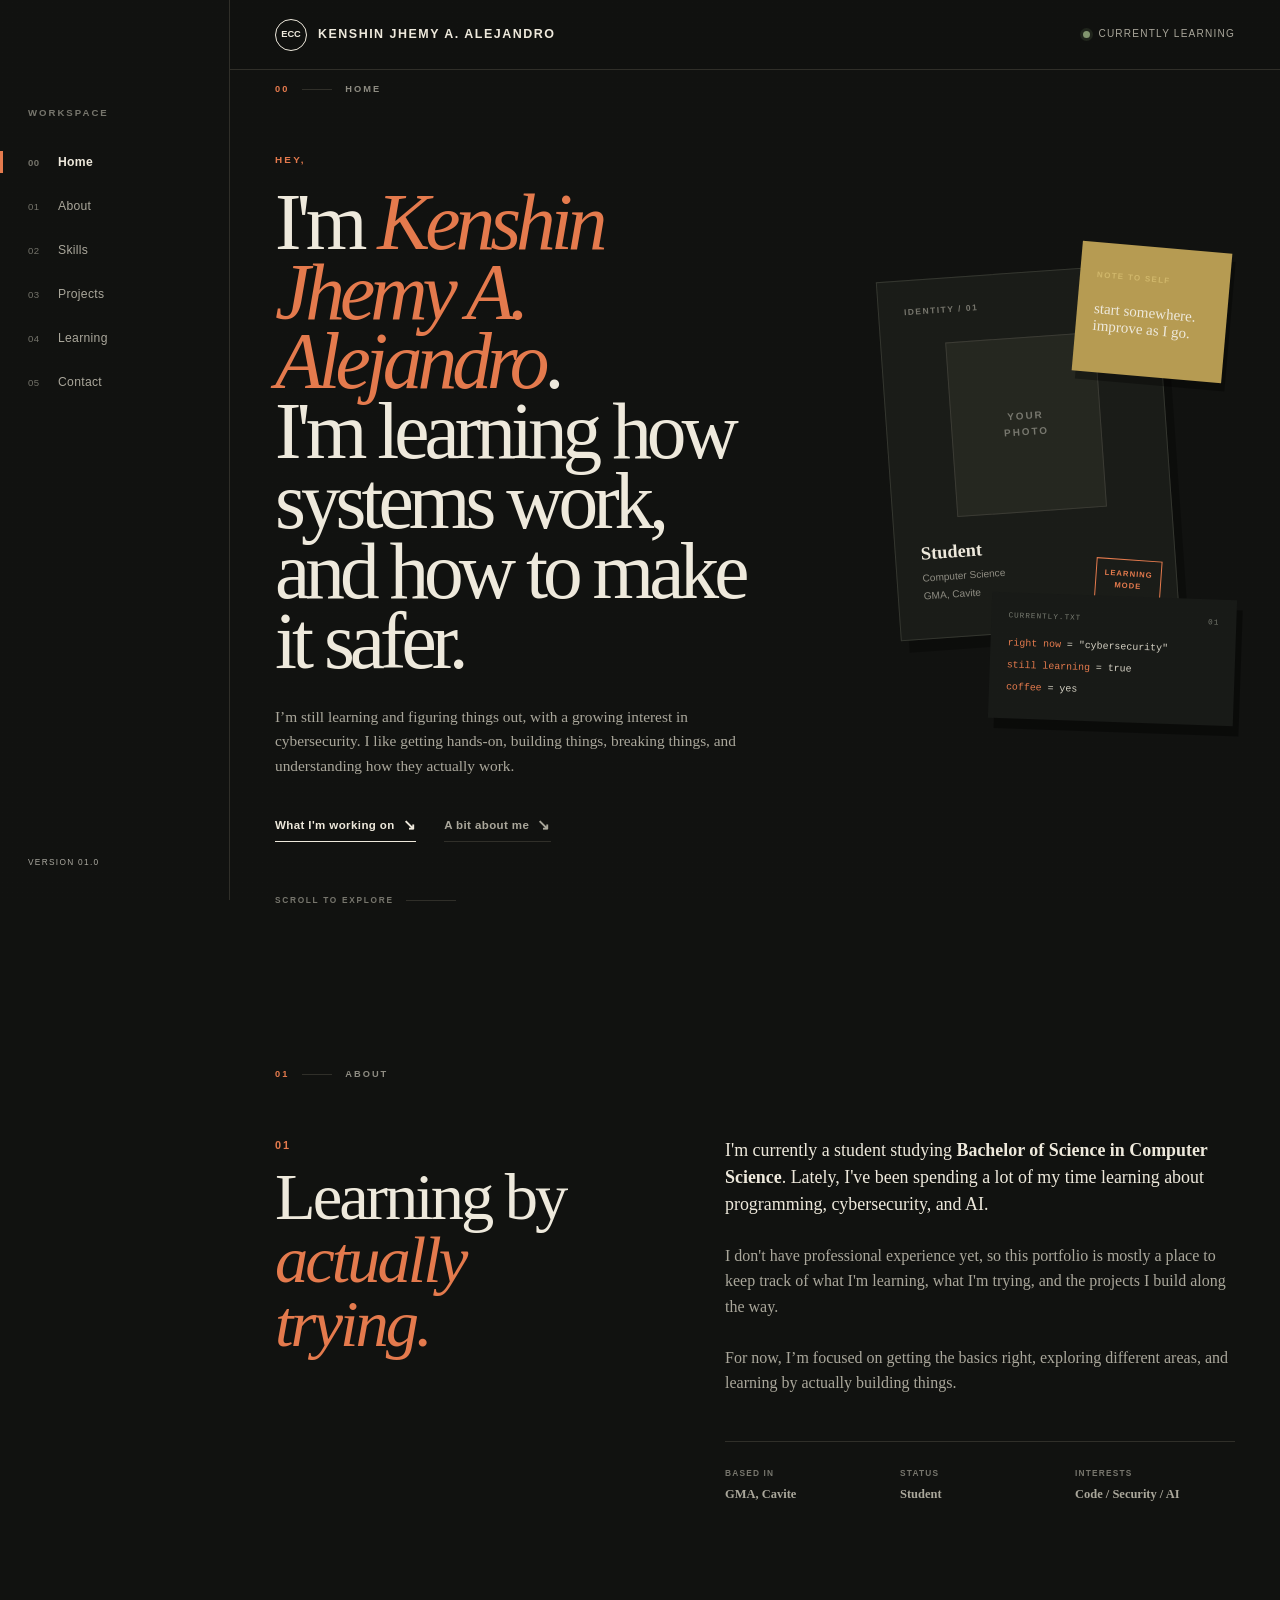
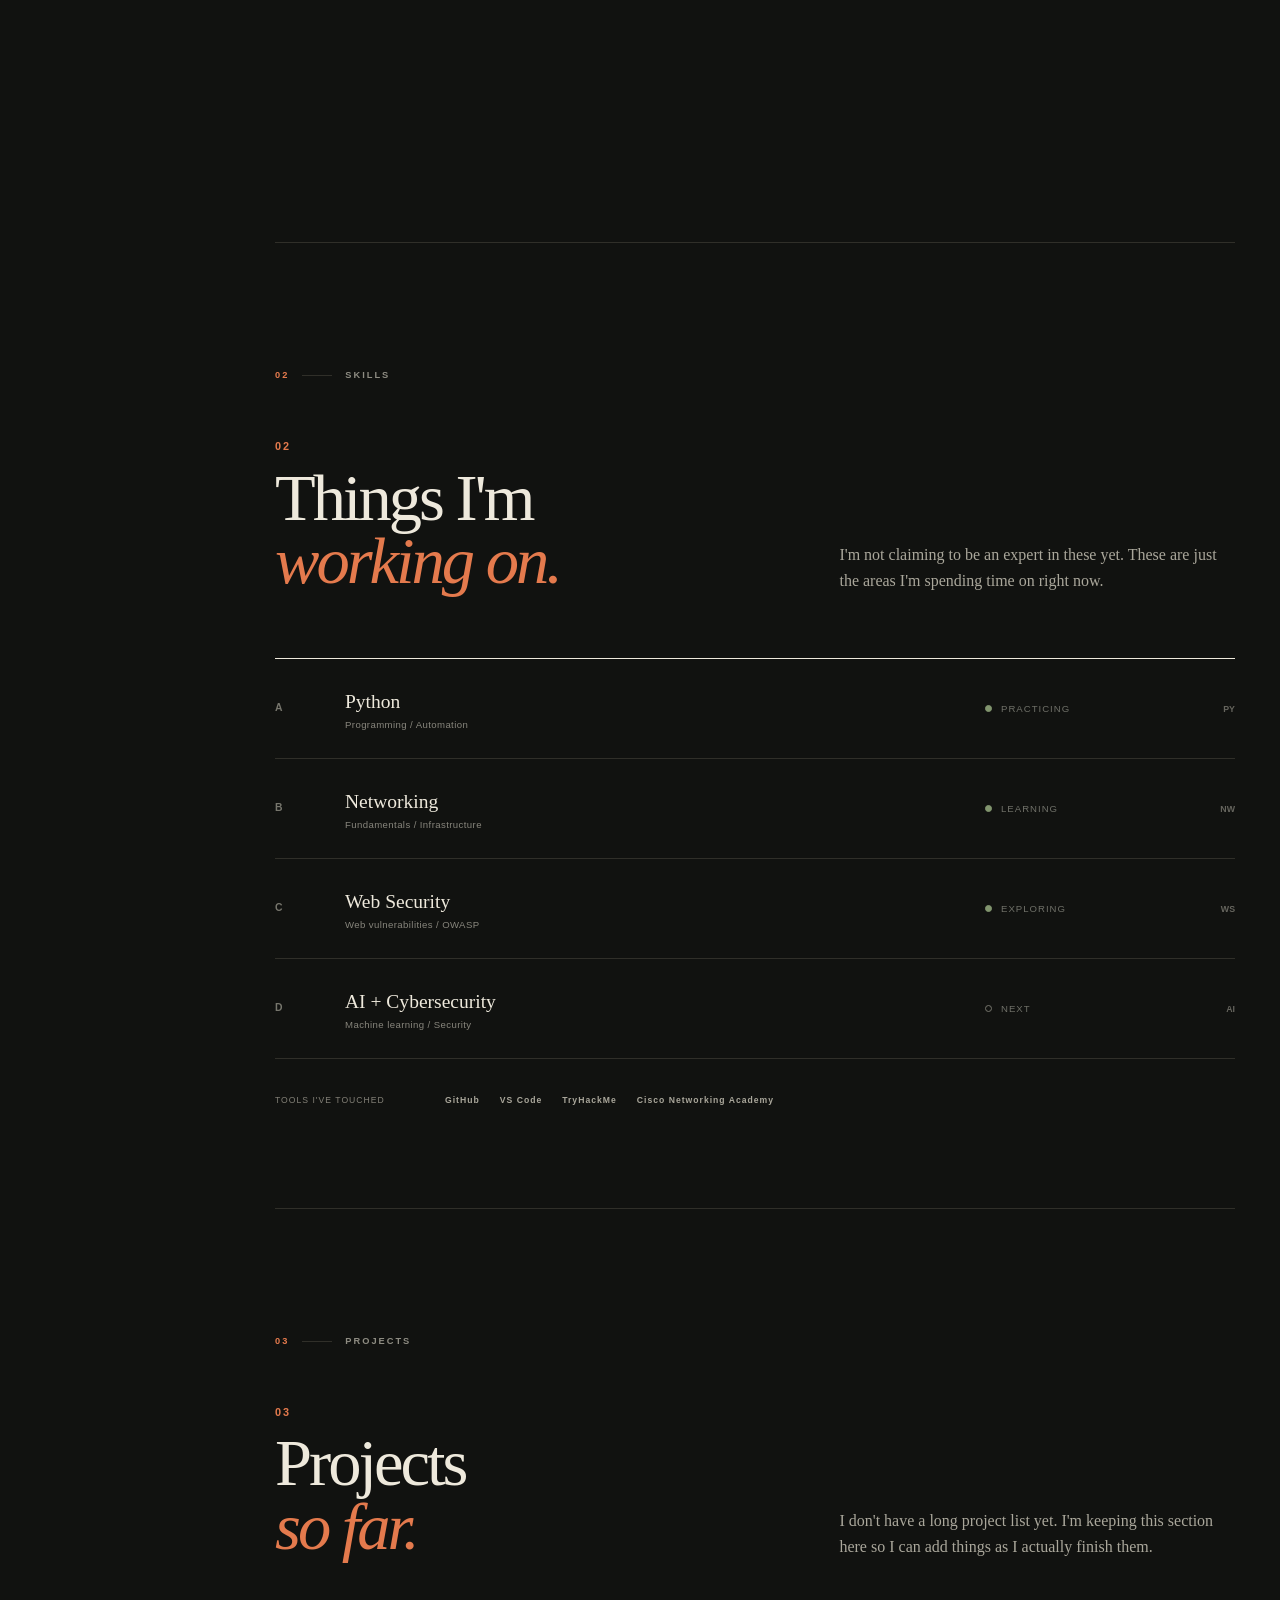
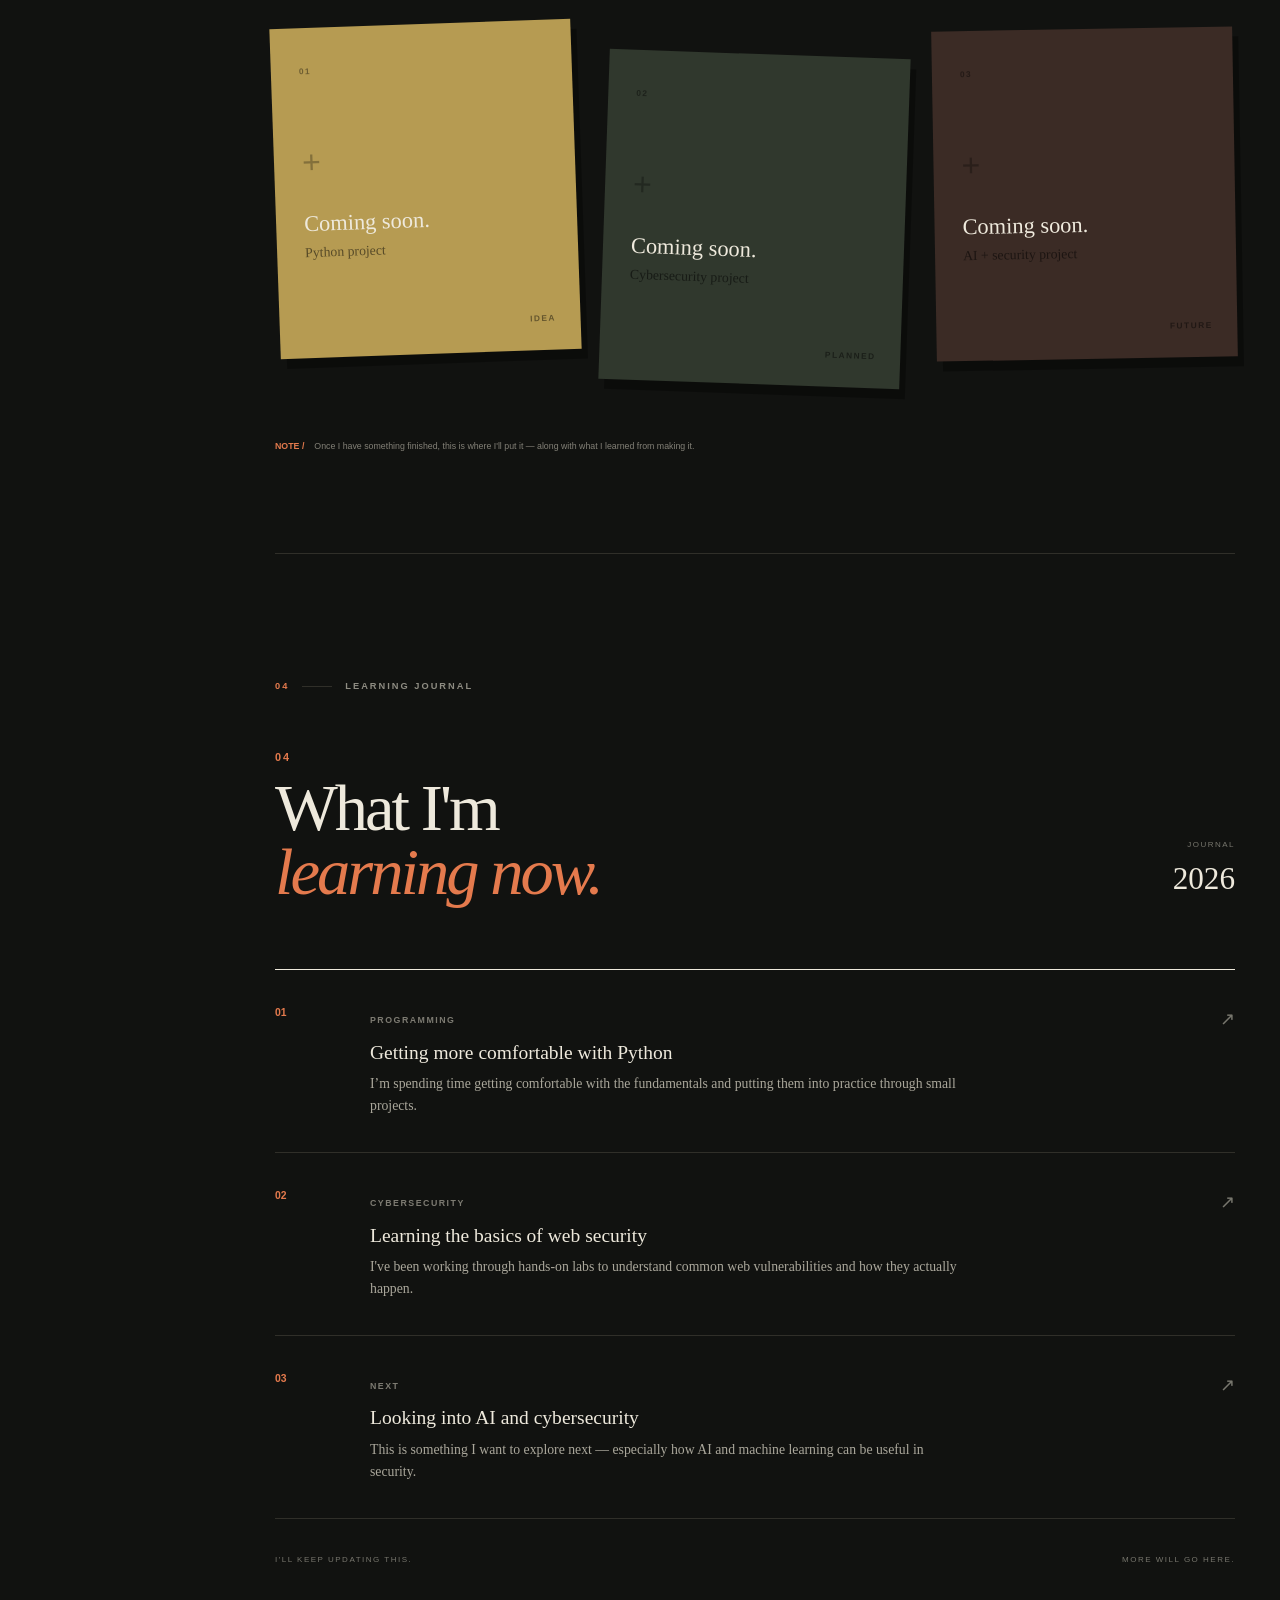
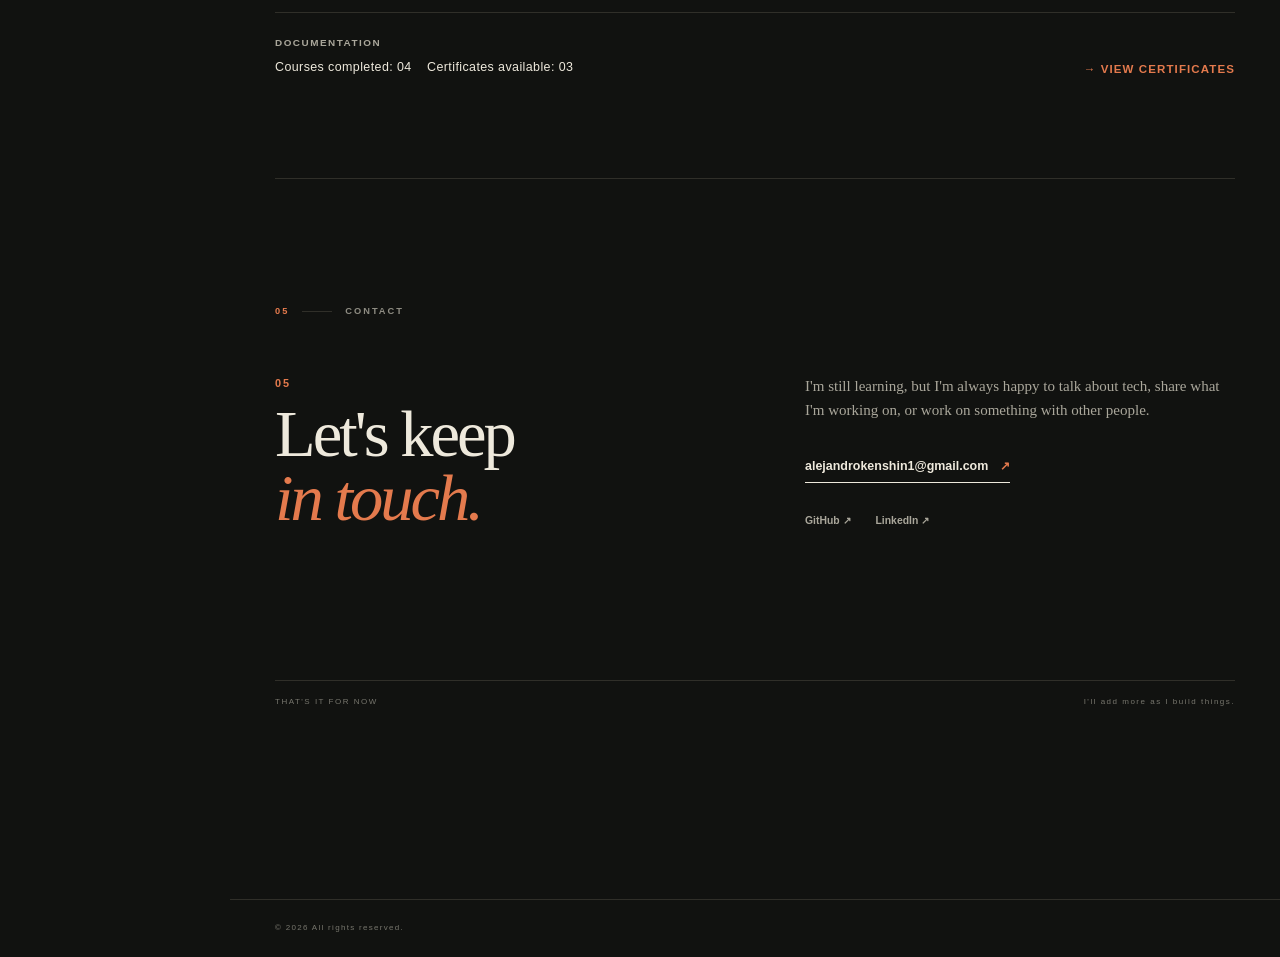
==== index.html @ 73a68ad3 "Update index.html" ====
<!DOCTYPE html>
<html lang="en">
<head>
    <meta charset="UTF-8">
    <meta name="viewport" content="width=device-width, initial-scale=1.0">
    <meta name="description" content="Student Portfolio">
    <title>~/workspace</title>
    <link rel="stylesheet" href="style.css">
</head>
<body>
    <div class="cursor-glow" aria-hidden="true"></div>

    <!-- TOP BAR -->
    <header class="topbar">
        <a href="#home" class="brand">
            <span class="brand-mark">ECC</span>
            <span>Kenshin Jhemy A. Alejandro</span>
        </a>

        <div class="status">
            <span class="status-dot"></span>
            <span>currently learning</span>
        </div>

        <button class="menu-btn" aria-label="Open navigation" aria-expanded="false">
            <span></span><span></span>
        </button>
    </header>

    <!-- DESKTOP SIDE NAV -->
    <aside class="sidebar">
        <p class="sidebar-label">WORKSPACE</p>

        <nav>
            <a href="#home" class="nav-item active">
                <span>00</span> Home
            </a>
            <a href="#about" class="nav-item">
                <span>01</span> About
            </a>
            <a href="#skills" class="nav-item">
                <span>02</span> Skills
            </a>
            <a href="#projects" class="nav-item">
                <span>03</span> Projects
            </a>
            <a href="#learning" class="nav-item">
                <span>04</span> Learning
            </a>
            <a href="#contact" class="nav-item">
                <span>05</span> Contact
            </a>
        </nav>

        <div class="sidebar-bottom">
            <p>VERSION 01.0</p>
        </div>
    </aside>

    <!-- MOBILE NAV -->
    <div class="mobile-menu">
        <nav>
            <a href="#home">00 — Home</a>
            <a href="#about">01 — About</a>
            <a href="#skills">02 — Skills</a>
            <a href="#projects">03 — Projects</a>
            <a href="#learning">04 — Learning</a>
            <a href="#contact">05 — Contact</a>
        </nav>
    </div>

    <main>

        <!-- HOME -->
        <section id="home" class="workspace-section hero">
            <div class="section-meta">
                <span>00</span>
                <span>HOME</span>
            </div>

            <div class="hero-grid">
                <div class="hero-copy">
                    <p class="tiny-label">HEY,</p>

                    <h1>
                        I'm <em>Kenshin Jhemy A. Alejandro</em>.<br>
                        I'm learning how systems work,<br>
                        and how to make it safer.
                    </h1>

                    <p class="hero-description">
                        I’m still learning and figuring things out, with a growing interest in cybersecurity. I like getting hands-on, building things, breaking things, and understanding how they actually work.

                    <div class="hero-links">
                        <a href="#projects" class="text-link">What I'm working on <span>↘</span></a>
                        <a href="#about" class="text-link muted-link">A bit about me <span>↘</span></a>
                    </div>
                </div>

                <div class="desk">
                    <div class="paper-card identity-card">
                        <span class="paper-label">IDENTITY / 01</span>
                        <div class="avatar">
                            <span>YOUR<br>PHOTO</span>
                        </div>
                        <div class="identity-info">
                            <strong>Student</strong>
                            <span>Computer Science</span>
                            <span>GMA, Cavite</span>
                        </div>
                        <div class="stamp">LEARNING<br>MODE</div>
                    </div>

                    <div class="sticky-note">
                        <span>note to self</span>
                        <p>start somewhere.<br>improve as I go.</p>
                    </div>

                    <div class="mini-terminal">
                        <div class="terminal-head">
                            <span>CURRENTLY.TXT</span>
                            <span>01</span>
                        </div>
                        <p><b>right now</b> = "cybersecurity"</p>
                        <p><b>still learning</b> = true</p>
                        <p><b>coffee</b> = yes</p>
                    </div>
                </div>
            </div>

            <div class="scroll-hint">
                <span>SCROLL TO EXPLORE</span>
                <i></i>
            </div>
        </section>

        <!-- ABOUT -->
        <section id="about" class="workspace-section">
            <div class="section-meta">
                <span>01</span>
                <span>ABOUT</span>
            </div>

            <div class="content-grid">
                <div>
                    <p class="display-number">01</p>
                    <h2>Learning by<br><em>actually trying.</em></h2>
                </div>

                <div class="prose">
                    <p class="lead">
                        I'm currently a student studying <strong>Bachelor of Science in Computer Science</strong>. Lately, I've been spending a lot of my time learning about programming, cybersecurity, and AI.
                    </p>

                    <p>
                        I don't have professional experience yet, so this portfolio is mostly a place to keep track of what I'm learning, what I'm trying, and the projects I build along the way.
                    </p>

                    <p>
                        For now, I’m focused on getting the basics right, exploring different areas, and learning by actually building things.
                    </p>

                    <div class="about-details">
                        <div>
                            <span>BASED IN</span>
                            <strong>GMA, Cavite</strong>
                        </div>
                        <div>
                            <span>STATUS</span>
                            <strong>Student</strong>
                        </div>
                        <div>
                            <span>INTERESTS</span>
                            <strong>Code / Security / AI</strong>
                        </div>
                    </div>
                </div>
            </div>
        </section>

        <!-- SKILLS -->
        <section id="skills" class="workspace-section ruled-section">
            <div class="section-meta">
                <span>02</span>
                <span>SKILLS</span>
            </div>

            <div class="skills-intro">
                <div>
                    <p class="display-number">02</p>
                    <h2>Things I'm<br><em>working on.</em></h2>
                </div>
                <p>
                    I'm not claiming to be an expert in these yet. These are just the areas I'm spending time on right now.
                </p>
            </div>

            <div class="skill-list">

                <article class="skill-row">
                    <div class="skill-index">A</div>
                    <div class="skill-name">
                        <h3>Python</h3>
                        <p>Programming / Automation</p>
                    </div>
                    <div class="skill-stage">
                        <span class="stage-dot active"></span>
                        <span>Practicing</span>
                    </div>
                    <div class="skill-symbol">PY</div>
                </article>

                <article class="skill-row">
                    <div class="skill-index">B</div>
                    <div class="skill-name">
                        <h3>Networking</h3>
                        <p>Fundamentals / Infrastructure</p>
                    </div>
                    <div class="skill-stage">
                        <span class="stage-dot active"></span>
                        <span>Learning</span>
                    </div>
                    <div class="skill-symbol">NW</div>
                </article>

                <article class="skill-row">
                    <div class="skill-index">C</div>
                    <div class="skill-name">
                        <h3>Web Security</h3>
                        <p>Web vulnerabilities / OWASP</p>
                    </div>
                    <div class="skill-stage">
                        <span class="stage-dot active"></span>
                        <span>Exploring</span>
                    </div>
                    <div class="skill-symbol">WS</div>
                </article>

                <article class="skill-row">
                    <div class="skill-index">D</div>
                    <div class="skill-name">
                        <h3>AI + Cybersecurity</h3>
                        <p>Machine learning / Security</p>
                    </div>
                    <div class="skill-stage">
                        <span class="stage-dot"></span>
                        <span>Next</span>
                    </div>
                    <div class="skill-symbol">AI</div>
                </article>

            </div>

            <div class="tool-strip">
                <span>TOOLS I'VE TOUCHED</span>
                <div>
                    <b>GitHub</b>
                    <b>VS Code</b>
                    <b>TryHackMe</b>
                    <b>Cisco Networking Academy</b>
                </div>
            </div>
        </section>

        <!-- PROJECTS -->
        <section id="projects" class="workspace-section">
            <div class="section-meta">
                <span>03</span>
                <span>PROJECTS</span>
            </div>

            <div class="project-header">
                <div>
                    <p class="display-number">03</p>
                    <h2>Projects<br><em>so far.</em></h2>
                </div>
                <p>
                    I don't have a long project list yet. I'm keeping this section here so I can add things as I actually finish them.
                </p>
            </div>

            <div class="project-board">
                <article class="project-note empty">
                    <span class="note-number">01</span>
                    <div class="plus">+</div>
                    <h3>Coming soon.</h3>
                    <p>Python project</p>
                    <span class="note-status">IDEA</span>
                </article>

                <article class="project-note empty second">
                    <span class="note-number">02</span>
                    <div class="plus">+</div>
                    <h3>Coming soon.</h3>
                    <p>Cybersecurity project</p>
                    <span class="note-status">PLANNED</span>
                </article>

                <article class="project-note empty third">
                    <span class="note-number">03</span>
                    <div class="plus">+</div>
                    <h3>Coming soon.</h3>
                    <p>AI + security project</p>
                    <span class="note-status">FUTURE</span>
                </article>
            </div>

            <div class="project-footnote">
                <span>NOTE / </span>
                <p>Once I have something finished, this is where I'll put it — along with what I learned from making it.</p>
            </div>
        </section>

        <!-- LEARNING -->
        <section id="learning" class="workspace-section ruled-section">
            <div class="section-meta">
                <span>04</span>
                <span>LEARNING JOURNAL</span>
            </div>

            <div class="journal-heading">
                <div>
                    <p class="display-number">04</p>
                    <h2>What I'm<br><em>learning now.</em></h2>
                </div>
                <div class="date-note">
                    <span>JOURNAL</span>
                    <strong>2026</strong>
                </div>
            </div>

            <div class="journal">
                <article class="journal-entry">
                    <time>01</time>
                    <div>
                        <span class="entry-category">PROGRAMMING</span>
                        <h3>Getting more comfortable with Python</h3>
                        <p>
                            I’m spending time getting comfortable with the fundamentals and putting them into practice through small projects.
                        </p>
                    </div>
                    <span class="entry-arrow">↗</span>
                </article>

                <article class="journal-entry">
                    <time>02</time>
                    <div>
                        <span class="entry-category">CYBERSECURITY</span>
                        <h3>Learning the basics of web security</h3>
                        <p>
                            I've been working through hands-on labs to understand common web vulnerabilities and how they actually happen.
                        </p>
                    </div>
                    <span class="entry-arrow">↗</span>
                </article>

                <article class="journal-entry">
                    <time>03</time>
                    <div>
                        <span class="entry-category">NEXT</span>
                        <h3>Looking into AI and cybersecurity</h3>
                        <p>
                            This is something I want to explore next — especially how AI and machine learning can be useful in security.
                        </p>
                    </div>
                    <span class="entry-arrow">↗</span>
                </article>
            </div>

            <div class="journal-footer">
                <span>I'LL KEEP UPDATING THIS.</span>
                <span>MORE WILL GO HERE.</span>
            </div>

            <div class="learning-certificates">
                <div>
                    <span class="certificate-label">DOCUMENTATION</span>
                    <p class="certificate-count">Courses completed: 04 &nbsp;&nbsp; Certificates available: 03</p>
                </div>
                <a href="certificates.html" class="certificates-link">→ VIEW CERTIFICATES</a>
            </div>
        </section>

        <!-- CONTACT -->
        <section id="contact" class="workspace-section contact">
            <div class="section-meta">
                <span>05</span>
                <span>CONTACT</span>
            </div>

            <div class="contact-layout">
                <div>
                    <p class="display-number">05</p>
                    <h2>Let's keep<br><em>in touch.</em></h2>
                </div>

                <div class="contact-copy">
                    <p>
                        I'm still learning, but I'm always happy to talk about tech, share what I'm working on, or work on something with other people.
                    </p>

                    <a class="email-link" href="mailto:alejandrokenshin1@gmail.com">
                        alejandrokenshin1@gmail.com <span>↗</span>
                    </a>

                    <div class="social-links">
                        <a href="https://github.com/shnjhmy" target="_blank" rel="noopener">GitHub ↗</a>
                        <a href="https://www.linkedin.com/in/kenshin-alejandro-5a4b64350/" target="_blank" rel="noopener">LinkedIn ↗</a>
                    </div>
                </div>
            </div>

            <div class="closing-note">
                <span>THAT'S IT FOR NOW</span>
                <p>I'll add more as I build things.</p>
            </div>
        </section>

    </main>

    <footer>
        <span>© <span id="year"></span> All rights reserved.</span>
    </footer>

    <script src="script.js"></script>
</body>
</html>
---- style.css ----
:root {
    /* Dark creative-workspace palette */
    --paper: #111210;
    --paper-dark: #1a1c18;
    --ink: #eee9dc;
    --ink-soft: #aaa79b;
    --line: #302f29;
    --orange: #e47a4d;
    --yellow: #b69b52;
    --green: #81956e;
    --white: #1b1d19;
    --sidebar: 230px;
    --content: 1180px;
}

.certificates-page {
    max-width: 1180px;
    margin: 0 auto;
    padding: 80px 30px;
}

.page-label {
    font-family: Arial, Helvetica, sans-serif;
    font-size: .7rem;
    letter-spacing: 1.5px;
    color: #aaa79b;
}

.certificates-page h1 {
    font-size: clamp(3rem, 8vw, 6rem);
    line-height: .95;
    margin: 18px 0 55px;
}

.certificate {
    border-top: 1px solid #302f29;
    padding-top: 25px;
}

.certificate-number {
    font-family: Arial, Helvetica, sans-serif;
    font-size: .75rem;
    color: #aaa79b;
}

.certificate h2 {
    margin: 8px 0;
}

.certificate-info {
    color: #aaa79b;
}

.certificate-link {
    display: inline-block;
    margin-top: 18px;
    color: #e47a4d;
    font-family: Arial, Helvetica, sans-serif;
    font-size: .72rem;
    font-weight: 700;
    letter-spacing: 1px;
}

.back-link {
    display: inline-block;
    margin-top: 60px;
    color: #aaa79b;
    font-family: Arial, Helvetica, sans-serif;
    font-size: .7rem;
    letter-spacing: 1px;
}

* {
    box-sizing: border-box;
    margin: 0;
    padding: 0;
}

html {
    scroll-behavior: smooth;
    scroll-padding-top: 30px;
}

body {
    background: var(--paper);
    color: var(--ink);
    font-family: Georgia, "Times New Roman", serif;
    line-height: 1.6;
    overflow-x: hidden;
}

/* Subtle paper texture */
body::before {
    content: "";
    position: fixed;
    inset: 0;
    pointer-events: none;
    z-index: 9999;
    opacity: 0.13;
    background-image:
        radial-gradient(rgba(255,255,255,0.045) 0.6px, transparent 0.6px);
    background-size: 5px 5px;
    mix-blend-mode: screen;
}

a {
    color: inherit;
    text-decoration: none;
}

button {
    font: inherit;
}

/* =====================================================
   TOP BAR
===================================================== */

.topbar {
    position: fixed;
    top: 0;
    left: var(--sidebar);
    right: 0;
    height: 70px;
    z-index: 1000;
    display: flex;
    align-items: center;
    justify-content: space-between;
    padding: 0 45px;
    border-bottom: 1px solid var(--line);
    background: rgba(17,18,16,0.92);
    backdrop-filter: blur(10px);
}

.brand {
    display: flex;
    align-items: center;
    gap: 11px;
    font-family: Arial, Helvetica, sans-serif;
    font-size: 0.78rem;
    font-weight: 800;
    letter-spacing: 1.5px;
    text-transform: uppercase;
}

.brand-mark {
    display: grid;
    place-items: center;
    width: 32px;
    height: 32px;
    border: 1.5px solid var(--ink);
    border-radius: 50%;
    font-size: 0.58rem;
    letter-spacing: 0;
}

.status {
    display: flex;
    align-items: center;
    gap: 8px;
    color: var(--ink-soft);
    font-family: Arial, Helvetica, sans-serif;
    font-size: 0.63rem;
    letter-spacing: 1.2px;
    text-transform: uppercase;
}

.status-dot {
    width: 7px;
    height: 7px;
    border-radius: 50%;
    background: var(--green);
    box-shadow: 0 0 0 3px rgba(123,145,103,0.15);
}

/* =====================================================
   SIDEBAR
===================================================== */

.sidebar {
    position: fixed;
    inset: 0 auto 0 0;
    width: var(--sidebar);
    z-index: 1100;
    display: flex;
    flex-direction: column;
    padding: 105px 28px 30px;
    border-right: 1px solid var(--line);
    background: var(--paper);
}

.sidebar-label,
.sidebar-bottom,
.nav-item {
    font-family: Arial, Helvetica, sans-serif;
}

.sidebar-label {
    margin-bottom: 22px;
    color: #77766d;
    font-size: 0.6rem;
    font-weight: 800;
    letter-spacing: 2px;
}

.sidebar nav {
    display: grid;
    gap: 4px;
}

.nav-item {
    position: relative;
    display: grid;
    grid-template-columns: 30px 1fr;
    align-items: center;
    min-height: 40px;
    color: #aaa79b;
    font-size: 0.76rem;
    letter-spacing: 0.3px;
    transition: 0.2s ease;
}

.nav-item span {
    color: #74736a;
    font-size: 0.6rem;
}

.nav-item::before {
    content: "";
    position: absolute;
    left: -28px;
    width: 3px;
    height: 0;
    background: var(--orange);
    transition: 0.2s ease;
}

.nav-item:hover,
.nav-item.active {
    color: var(--ink);
}

.nav-item.active {
    font-weight: 800;
}

.nav-item.active::before {
    height: 22px;
}

.sidebar-bottom {
    margin-top: auto;
    color: #aaa89f;
    font-size: 0.52rem;
    letter-spacing: 1.3px;
    line-height: 1.8;
}

.menu-btn,
.mobile-menu {
    display: none;
}

/* =====================================================
   MAIN / SECTIONS
===================================================== */

main {
    margin-left: var(--sidebar);
}

.workspace-section {
    width: min(var(--content), calc(100% - 90px));
    min-height: 100vh;
    margin: 0 auto;
    padding: 125px 0 100px;
    position: relative;
}

.section-meta {
    display: flex;
    gap: 13px;
    align-items: center;
    margin-bottom: 55px;
    color: #8e8c82;
    font-family: Arial, Helvetica, sans-serif;
    font-size: 0.58rem;
    font-weight: 800;
    letter-spacing: 2px;
}

.section-meta span:first-child {
    color: var(--orange);
}

.section-meta span:last-child {
    display: flex;
    align-items: center;
    gap: 13px;
}

.section-meta span:last-child::before {
    content: "";
    width: 30px;
    height: 1px;
    background: var(--line);
}

.tiny-label {
    color: var(--orange);
    font-family: Arial, Helvetica, sans-serif;
    font-size: 0.62rem;
    font-weight: 800;
    letter-spacing: 2.2px;
}

.display-number {
    color: var(--orange);
    font-family: Arial, Helvetica, sans-serif;
    font-size: 0.68rem;
    font-weight: 800;
    letter-spacing: 2px;
    margin-bottom: 10px;
}

h1, h2, h3 {
    font-weight: 400;
}

h1 em,
h2 em {
    font-style: italic;
    color: var(--orange);
}

h2 {
    font-size: clamp(2.65rem, 5.2vw, 4.8rem);
    line-height: 0.96;
    letter-spacing: -3px;
}

/* =====================================================
   HERO
===================================================== */

.hero {
    min-height: 100vh;
    padding-top: 135px;
    display: flex;
    flex-direction: column;
    justify-content: center;
}

.hero-grid {
    display: grid;
    grid-template-columns: 1fr 0.75fr;
    align-items: center;
    gap: 80px;
}

.hero h1 {
    margin: 20px 0 28px;
    font-size: clamp(3.35rem, 6.2vw, 6.1rem);
    line-height: 0.88;
    letter-spacing: -5px;
}

.hero-description {
    max-width: 500px;
    color: var(--ink-soft);
    font-size: 0.96rem;
}

.hero-links {
    display: flex;
    flex-wrap: wrap;
    gap: 28px;
    margin-top: 35px;
}

.text-link {
    display: inline-flex;
    align-items: center;
    gap: 8px;
    padding-bottom: 4px;
    border-bottom: 1px solid var(--ink);
    font-family: Arial, Helvetica, sans-serif;
    font-size: 0.72rem;
    font-weight: 800;
    letter-spacing: 0.4px;
}

.text-link span {
    font-size: 0.94rem;
    transition: transform 0.2s ease;
}

.text-link:hover span {
    transform: translate(3px, 3px);
}

.muted-link {
    color: #aaa79b;
    border-color: var(--line);
}

/* Desk objects */
.desk {
    min-height: 500px;
    position: relative;
}

.paper-card {
    position: absolute;
    width: 280px;
    min-height: 360px;
    padding: 25px;
    background: #1a1c18;
    border: 1px solid #34362f;
    box-shadow: 8px 12px 0 rgba(0,0,0,0.28);
}

.identity-card {
    top: 25px;
    left: 8%;
    transform: rotate(-4deg);
}

.paper-label {
    display: block;
    color: #77766d;
    font-family: Arial, Helvetica, sans-serif;
    font-size: 0.53rem;
    font-weight: 800;
    letter-spacing: 1.5px;
}

.avatar {
    width: 150px;
    height: 175px;
    display: grid;
    place-items: center;
    margin: 25px auto 20px;
    background: #252720;
    border: 1px solid #3b3b34;
    color: #77776e;
    font-family: Arial, Helvetica, sans-serif;
    font-size: 0.62rem;
    font-weight: 800;
    letter-spacing: 2px;
    text-align: center;
}

.identity-info {
    display: grid;
    gap: 2px;
}

.identity-info strong {
    font-size: 1.15rem;
}

.identity-info span {
    color: #8e8c82;
    font-family: Arial, Helvetica, sans-serif;
    font-size: 0.63rem;
}

.stamp {
    position: absolute;
    right: 15px;
    bottom: 22px;
    padding: 8px;
    border: 1.5px solid var(--orange);
    color: var(--orange);
    font-family: Arial, Helvetica, sans-serif;
    font-size: 0.48rem;
    font-weight: 900;
    letter-spacing: 1px;
    text-align: center;
    transform: rotate(8deg);
}

.sticky-note {
    position: absolute;
    top: 0;
    right: 2%;
    width: 150px;
    height: 130px;
    padding: 17px;
    background: var(--yellow);
    box-shadow: 4px 8px 0 rgba(0,0,0,0.32);
    transform: rotate(5deg);
}

.sticky-note span {
    font-family: Arial, Helvetica, sans-serif;
    color: #d0b76b;
    font-size: 0.5rem;
    font-weight: 800;
    letter-spacing: 1.3px;
    text-transform: uppercase;
}

.sticky-note p {
    margin-top: 15px;
    font-size: 0.94rem;
    line-height: 1.15;
}

.mini-terminal {
    position: absolute;
    right: 0;
    bottom: 25px;
    width: 245px;
    padding: 17px;
    background: #181a17;
    color: #d4d0c3;
    box-shadow: 6px 10px 0 rgba(0,0,0,0.38);
    transform: rotate(2deg);
    font-family: "Courier New", monospace;
    font-size: 0.62rem;
}

.terminal-head {
    display: flex;
    justify-content: space-between;
    margin-bottom: 14px;
    color: #777a70;
    font-size: 0.48rem;
    letter-spacing: 1px;
}

.mini-terminal p {
    margin: 6px 0;
}

.mini-terminal b {
    color: #e47a4d;
    font-weight: 400;
}

.scroll-hint {
    position: absolute;
    bottom: 35px;
    left: 0;
    display: flex;
    align-items: center;
    gap: 12px;
    color: #77766d;
    font-family: Arial, Helvetica, sans-serif;
    font-size: 0.52rem;
    font-weight: 800;
    letter-spacing: 1.7px;
}

.scroll-hint i {
    display: block;
    width: 50px;
    height: 1px;
    background: var(--line);
}

/* =====================================================
   ABOUT
===================================================== */

.content-grid {
    display: grid;
    grid-template-columns: 0.8fr 1.2fr;
    gap: 110px;
    align-items: start;
}

.prose {
    max-width: 650px;
    color: var(--ink-soft);
}

.prose p {
    margin-bottom: 25px;
}

.prose .lead {
    color: var(--ink);
    font-size: 1.12rem;
    line-height: 1.5;
}

.about-details {
    display: grid;
    grid-template-columns: repeat(3, 1fr);
    gap: 15px;
    margin-top: 45px;
    padding-top: 25px;
    border-top: 1px solid var(--line);
}

.about-details div {
    display: grid;
    gap: 5px;
}

.about-details span {
    color: #77766d;
    font-family: Arial, Helvetica, sans-serif;
    font-size: 0.52rem;
    font-weight: 800;
    letter-spacing: 1.2px;
}

.about-details strong {
    font-size: 0.78rem;
}

/* =====================================================
   SKILLS
===================================================== */

.ruled-section {
    border-top: 1px solid var(--line);
    border-bottom: 1px solid var(--line);
}

.skills-intro,
.project-header,
.journal-heading {
    display: grid;
    grid-template-columns: 1fr 0.8fr;
    gap: 70px;
    align-items: end;
    margin-bottom: 65px;
}

.skills-intro > p,
.project-header > p {
    max-width: 430px;
    color: var(--ink-soft);
}

.skill-list {
    border-top: 1px solid var(--ink);
}

.skill-row {
    display: grid;
    grid-template-columns: 50px 1fr 180px 50px;
    gap: 20px;
    align-items: center;
    min-height: 100px;
    border-bottom: 1px solid var(--line);
    transition: background 0.2s ease;
}

.skill-row:hover {
    background: rgba(255,255,255,0.035);
}

.skill-index {
    color: #77766d;
    font-family: Arial, Helvetica, sans-serif;
    font-size: 0.65rem;
    font-weight: 800;
}

.skill-name h3 {
    font-size: 1.22rem;
}

.skill-name p {
    color: #88867d;
    font-family: Arial, Helvetica, sans-serif;
    font-size: 0.6rem;
    letter-spacing: 0.4px;
}

.skill-stage {
    display: flex;
    align-items: center;
    gap: 9px;
    color: #6f7068;
    font-family: Arial, Helvetica, sans-serif;
    font-size: 0.6rem;
    text-transform: uppercase;
    letter-spacing: 1px;
}

.stage-dot {
    width: 7px;
    height: 7px;
    border: 1px solid #77766d;
    border-radius: 50%;
}

.stage-dot.active {
    background: var(--green);
    border-color: var(--green);
}

.skill-symbol {
    color: #66655e;
    font-family: Arial, Helvetica, sans-serif;
    font-size: 0.55rem;
    font-weight: 900;
    text-align: right;
}

.tool-strip {
    display: grid;
    grid-template-columns: 150px 1fr;
    gap: 20px;
    padding-top: 35px;
    color: #838077;
    font-family: Arial, Helvetica, sans-serif;
    font-size: 0.54rem;
    letter-spacing: 1px;
}

.tool-strip div {
    display: flex;
    flex-wrap: wrap;
    gap: 20px;
}

.tool-strip b {
    color: var(--ink-soft);
    font-weight: 700;
}


.certificate-modal {
    position: fixed;
    inset: 0;
    background: rgba(0, 0, 0, 0.9);

    display: flex;
    align-items: center;
    justify-content: center;

    padding: 40px;

    opacity: 0;
    visibility: hidden;

    transition: opacity 0.2s ease;
    z-index: 9999;
}

.certificate-modal.active {
    opacity: 1;
    visibility: visible;
}

.certificate-modal img {
    max-width: 90%;
    max-height: 90vh;
    object-fit: contain;
}

.certificate-close {
    position: absolute;
    top: 25px;
    right: 35px;

    background: none;
    border: none;

    color: white;
    font-size: 40px;
    cursor: pointer;

    line-height: 1;
}

.certificate-link {
    background: none;
    border: none;
    padding: 0;
    cursor: pointer;
    font: inherit;
}

/* =====================================================
   PROJECT BOARD
===================================================== */

.project-board {
    display: grid;
    grid-template-columns: repeat(3, 1fr);
    gap: 28px;
    align-items: start;
}

.project-note {
    min-height: 330px;
    padding: 28px;
    position: relative;
    background: var(--yellow);
    box-shadow: 6px 10px 0 rgba(0,0,0,0.32);
    transform: rotate(-2deg);
}

.project-note.second {
    background: #30382d;
    transform: rotate(2deg);
    margin-top: 30px;
}

.project-note.third {
    background: #3b2b25;
    transform: rotate(-1deg);
    margin-top: 5px;
}

.note-number,
.note-status {
    font-family: Arial, Helvetica, sans-serif;
    font-size: 0.52rem;
    font-weight: 800;
    letter-spacing: 1.5px;
}

.note-number {
    color: rgba(0,0,0,0.4);
}

.note-status {
    position: absolute;
    right: 25px;
    bottom: 25px;
    color: rgba(0,0,0,0.45);
}

.plus {
    margin: 55px 0 18px;
    color: rgba(0,0,0,0.28);
    font-family: Arial, Helvetica, sans-serif;
    font-size: 2rem;
    font-weight: 200;
}

.project-note h3 {
    font-size: 1.4rem;
}

.project-note p {
    color: rgba(0,0,0,0.52);
    font-size: 0.86rem;
}

.project-footnote {
    display: flex;
    gap: 10px;
    margin-top: 55px;
    color: #838077;
    font-family: Arial, Helvetica, sans-serif;
    font-size: 0.55rem;
}

.project-footnote span {
    color: var(--orange);
    font-weight: 900;
}

/* =====================================================
   JOURNAL
===================================================== */

.date-note {
    justify-self: end;
    display: grid;
    gap: 2px;
    text-align: right;
}

.date-note span {
    color: #77766d;
    font-family: Arial, Helvetica, sans-serif;
    font-size: 0.5rem;
    letter-spacing: 1.5px;
}

.date-note strong {
    font-size: 1.95rem;
    font-weight: 400;
}

.journal {
    border-top: 1px solid var(--ink);
}

.journal-entry {
    display: grid;
    grid-template-columns: 70px 1fr 50px;
    gap: 25px;
    align-items: start;
    padding: 35px 0;
    border-bottom: 1px solid var(--line);
    transition: padding 0.2s ease;
}

.journal-entry:hover {
    padding-left: 10px;
    padding-right: 10px;
}

.journal-entry time {
    color: var(--orange);
    font-family: Arial, Helvetica, sans-serif;
    font-size: 0.65rem;
    font-weight: 800;
}

.entry-category {
    color: #7d7b72;
    font-family: Arial, Helvetica, sans-serif;
    font-size: 0.55rem;
    font-weight: 800;
    letter-spacing: 1.5px;
}

.journal-entry h3 {
    margin: 6px 0 5px;
    font-size: 1.22rem;
}

.journal-entry p {
    max-width: 600px;
    color: var(--ink-soft);
    font-size: 0.86rem;
}

.entry-arrow {
    color: #77766d;
    font-family: Arial, Helvetica, sans-serif;
    font-size: 1.1rem;
    text-align: right;
}

.journal-footer {
    display: flex;
    justify-content: space-between;
    margin-top: 35px;
    color: #77766d;
    font-family: Arial, Helvetica, sans-serif;
    font-size: 0.5rem;
    letter-spacing: 1.5px;
}

/* =====================================================
   CONTACT
===================================================== */

.contact {
    min-height: 80vh;
}

.contact-layout {
    display: grid;
    grid-template-columns: 1fr 1fr;
    gap: 100px;
    align-items: end;
}

.contact-copy {
    max-width: 500px;
}

.contact-copy > p {
    margin-bottom: 30px;
    color: var(--ink-soft);
    font-size: 0.94rem;
}

.email-link {
    display: inline-flex;
    align-items: center;
    gap: 12px;
    padding-bottom: 5px;
    border-bottom: 1px solid var(--ink);
    font-family: Arial, Helvetica, sans-serif;
    font-size: 0.78rem;
    font-weight: 800;
}

.email-link span {
    color: var(--orange);
}

.social-links {
    display: flex;
    gap: 25px;
    margin-top: 30px;
}

.social-links a {
    color: #aaa79b;
    font-family: Arial, Helvetica, sans-serif;
    font-size: 0.65rem;
    font-weight: 800;
}

.social-links a:hover {
    color: var(--ink);
}

.closing-note {
    display: flex;
    justify-content: space-between;
    margin-top: 150px;
    padding-top: 15px;
    border-top: 1px solid var(--line);
    color: #77766d;
    font-family: Arial, Helvetica, sans-serif;
    font-size: 0.5rem;
    letter-spacing: 1.5px;
}

/* =====================================================
   FOOTER
===================================================== */

footer {
    margin-left: var(--sidebar);
    padding: 22px 45px;
    display: flex;
    justify-content: space-between;
    border-top: 1px solid var(--line);
    color: #77766d;
    font-family: Arial, Helvetica, sans-serif;
    font-size: 0.5rem;
    letter-spacing: 1.3px;
}

/* =====================================================
   RESPONSIVE
===================================================== */

@media (max-width: 1050px) {
    :root {
        --sidebar: 190px;
    }

    .sidebar {
        padding-left: 22px;
        padding-right: 22px;
    }

    .topbar {
        padding-left: 35px;
        padding-right: 35px;
    }

    .nav-item::before {
        left: -22px;
    }

    .workspace-section {
        width: min(var(--content), calc(100% - 60px));
    }

    .hero-grid {
        gap: 45px;
    }

    .desk {
        transform: scale(0.9);
        transform-origin: center;
    }
}

@media (max-width: 800px) {
    :root {
        --sidebar: 0px;
    }

    .sidebar {
        display: none;
    }

    .topbar {
        left: 0;
        padding: 0 22px;
    }

    .menu-btn {
        width: 38px;
        height: 38px;
        display: grid;
        place-content: center;
        gap: 5px;
        border: 1px solid var(--line);
        background: transparent;
        cursor: pointer;
    }

    .menu-btn span {
        width: 17px;
        height: 1px;
        display: block;
        background: var(--ink);
    }

    .mobile-menu {
        position: fixed;
        inset: 70px 0 auto 0;
        z-index: 900;
        display: block;
        padding: 15px 22px 22px;
        background: rgba(17,18,16,0.98);
        border-bottom: 1px solid var(--line);
        transform: translateY(-120%);
        transition: transform 0.25s ease;
    }

    .mobile-menu.open {
        transform: translateY(0);
    }

    .mobile-menu nav {
        display: grid;
    }

    .mobile-menu a {
        padding: 12px 0;
        border-bottom: 1px solid var(--line);
        font-family: Arial, Helvetica, sans-serif;
        font-size: 0.65rem;
        font-weight: 800;
        letter-spacing: 1px;
    }

    main {
        margin-left: 0;
    }

    footer {
        margin-left: 0;
        padding-left: 22px;
        padding-right: 22px;
    }

    .workspace-section {
        width: calc(100% - 44px);
        padding-top: 105px;
    }

    .hero-grid,
    .content-grid,
    .contact-layout {
        grid-template-columns: 1fr;
    }

    .hero h1 {
        font-size: clamp(3.5rem, 13vw, 6rem);
    }

    .desk {
        min-height: 470px;
        margin-top: 10px;
    }

    .content-grid,
    .skills-intro,
    .project-header,
    .journal-heading {
        gap: 35px;
    }

    .skills-intro,
    .project-header,
    .journal-heading {
        grid-template-columns: 1fr;
    }

    .date-note {
        justify-self: start;
        text-align: left;
    }

    .project-board {
        grid-template-columns: 1fr;
        max-width: 420px;
        margin: auto;
    }

    .project-note.second,
    .project-note.third {
        margin-top: 0;
    }

    .skill-row {
        grid-template-columns: 35px 1fr 120px;
    }

    .skill-symbol {
        display: none;
    }

    .contact-layout {
        gap: 50px;
    }

    .closing-note {
        margin-top: 90px;
    }
}

@media (max-width: 520px) {
    .status {
        display: none;
    }

    .section-meta {
        margin-bottom: 38px;
    }

    .hero {
        padding-top: 100px;
    }

    .hero h1 {
        letter-spacing: -3px;
    }

    .hero-description {
        font-size: 0.95rem;
    }

    .hero-links {
        gap: 18px;
    }

    .desk {
        min-height: 430px;
        transform: scale(0.82);
        transform-origin: top center;
        width: 122%;
        margin-left: -11%;
        margin-bottom: -65px;
    }

    .about-details {
        grid-template-columns: 1fr;
        gap: 18px;
    }

    .skill-row {
        grid-template-columns: 28px 1fr;
        gap: 10px;
        padding: 20px 0;
    }

    .skill-stage {
        grid-column: 2;
        margin-top: -5px;
    }

    .tool-strip {
        grid-template-columns: 1fr;
    }

    .journal-entry {
        grid-template-columns: 35px 1fr;
        gap: 10px;
    }

    .entry-arrow {
        display: none;
    }

    .journal-entry h3 {
        font-size: 1.15rem;
    }

    .journal-footer,
    footer {
        flex-direction: column;
        gap: 8px;
    }

    .contact {
        min-height: auto;
    }

    .closing-note {
        margin-top: 80px;
    }
}

@media (prefers-reduced-motion: reduce) {
    html {
        scroll-behavior: auto;
    }

    *,
    *::before,
    *::after {
        transition: none !important;
    }
}


/* =====================================================
   CURSOR HIGHLIGHT
===================================================== */

.cursor-glow {
    position: fixed;
    top: 0;
    left: 0;
    width: 280px;
    height: 280px;
    border-radius: 50%;
    pointer-events: none;
    z-index: 0;
    transform: translate3d(calc(var(--cursor-x, -500px) - 50%), calc(var(--cursor-y, -500px) - 50%), 0);
    background: radial-gradient(
        circle,
        rgba(228, 122, 77, 0.095) 0%,
        rgba(182, 155, 82, 0.035) 30%,
        transparent 68%
    );
    filter: blur(10px);
    transition: opacity 0.25s ease;
    opacity: 0;
}

body.cursor-active .cursor-glow {
    opacity: 1;
}

/* Keep the page content above the ambient cursor light. */
.topbar,
.sidebar,
main,
footer {
    position: relative;
    z-index: 1;
}

@media (pointer: coarse) {
    .cursor-glow {
        display: none;
    }
}


/* =====================================================
   LEARNING / CERTIFICATES
===================================================== */
.learning-certificates {
    margin-top: 45px;
    padding-top: 22px;
    border-top: 1px solid var(--line);
    display: flex;
    align-items: flex-end;
    justify-content: space-between;
    gap: 30px;
}

.certificate-label {
    display: block;
    margin-bottom: 8px;
    color: var(--ink-soft);
    font-family: Arial, Helvetica, sans-serif;
    font-size: 0.62rem;
    font-weight: 700;
    letter-spacing: 1.5px;
}

.certificate-count {
    color: var(--ink);
    font-family: Arial, Helvetica, sans-serif;
    font-size: 0.78rem;
    letter-spacing: 0.4px;
}

.certificates-link {
    color: var(--orange);
    font-family: Arial, Helvetica, sans-serif;
    font-size: 0.72rem;
    font-weight: 700;
    letter-spacing: 1.1px;
    white-space: nowrap;
    transition: opacity 0.2s ease, transform 0.2s ease;
}

.certificates-link:hover {
    opacity: 0.75;
    transform: translateX(3px);
}

@media (max-width: 700px) {
    .learning-certificates {
        align-items: flex-start;
        flex-direction: column;
    }
}

/* =====================================================
   FINAL LAYOUT FIX — PERMANENT SIDEBAR / NO TOP GAP
===================================================== */
.sidebar {
    position: fixed;
    top: 0;
    left: 0;
    bottom: 0;
}

.topbar {
    position: fixed;
    top: 0;
}

main {
    margin-left: var(--sidebar);
}

#home.workspace-section {
    min-height: calc(100vh - 70px);
    padding-top: 82px;
    margin-top: 0;
}
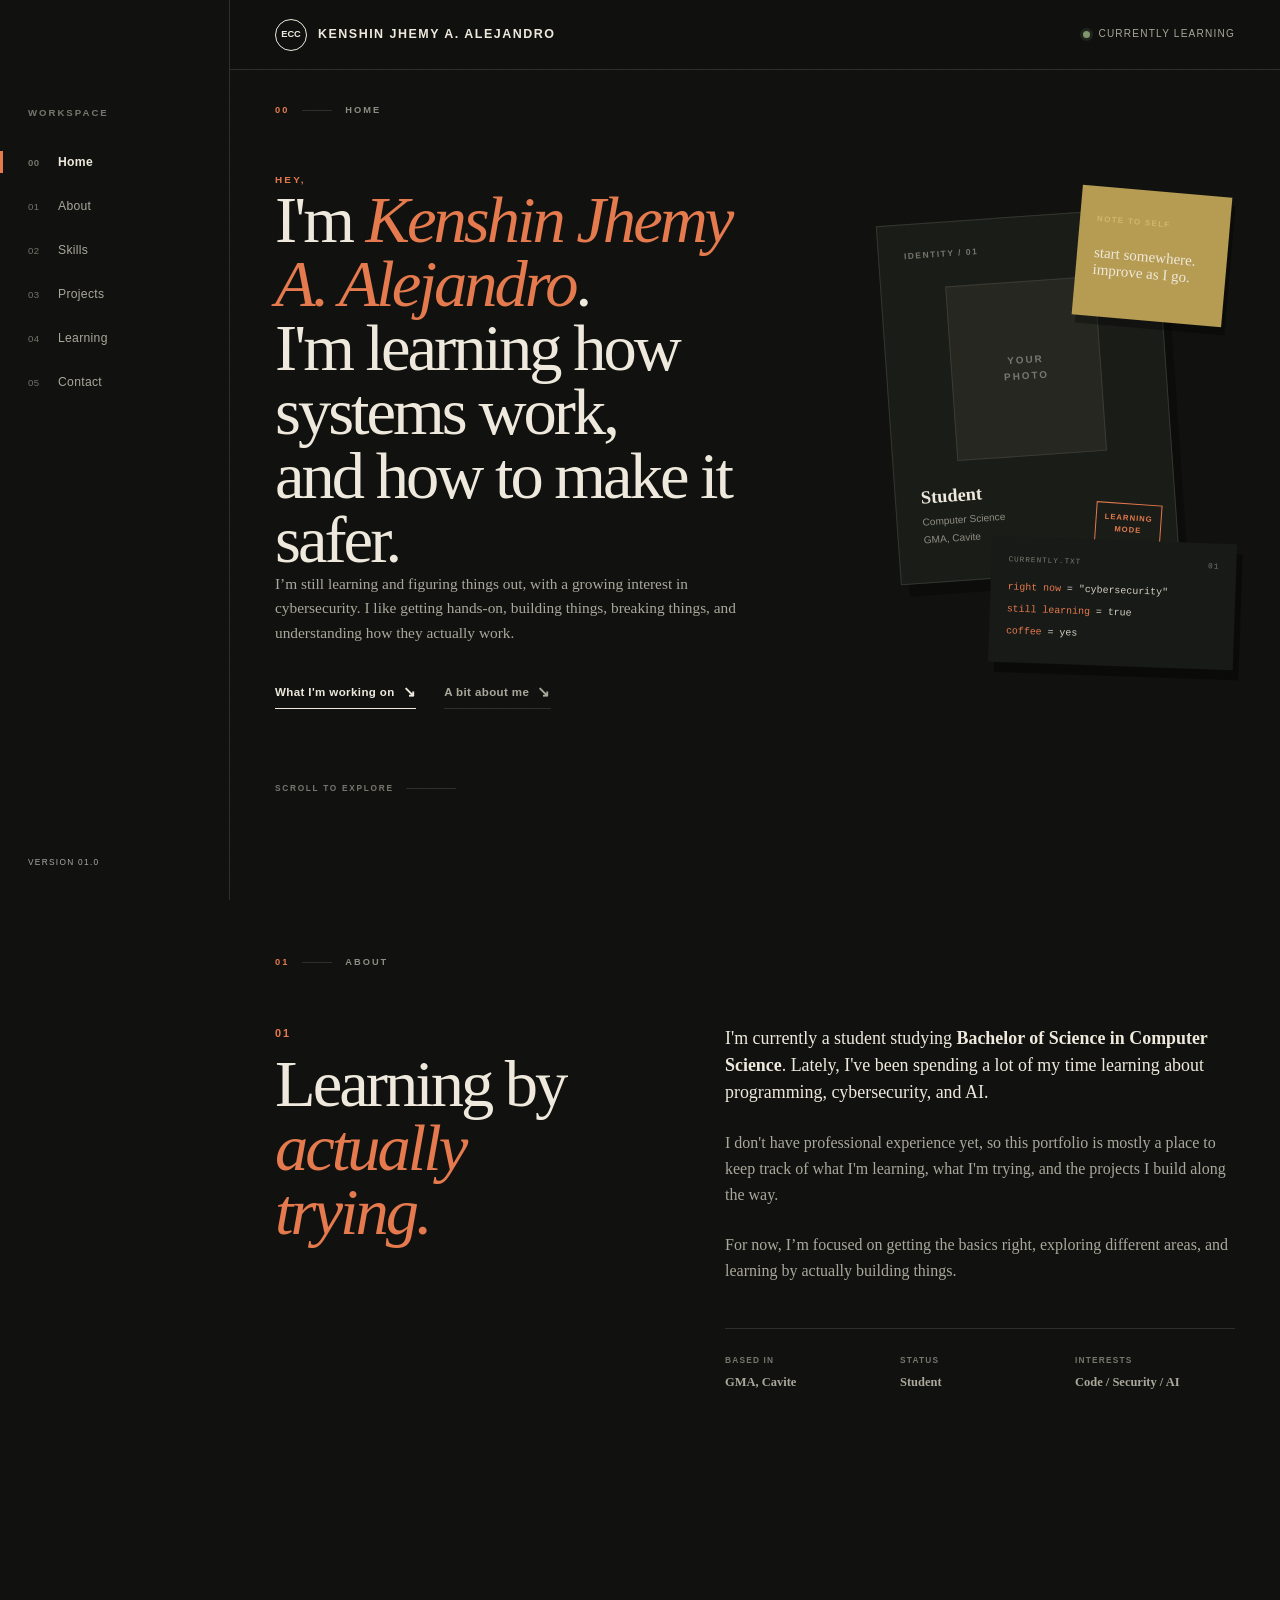
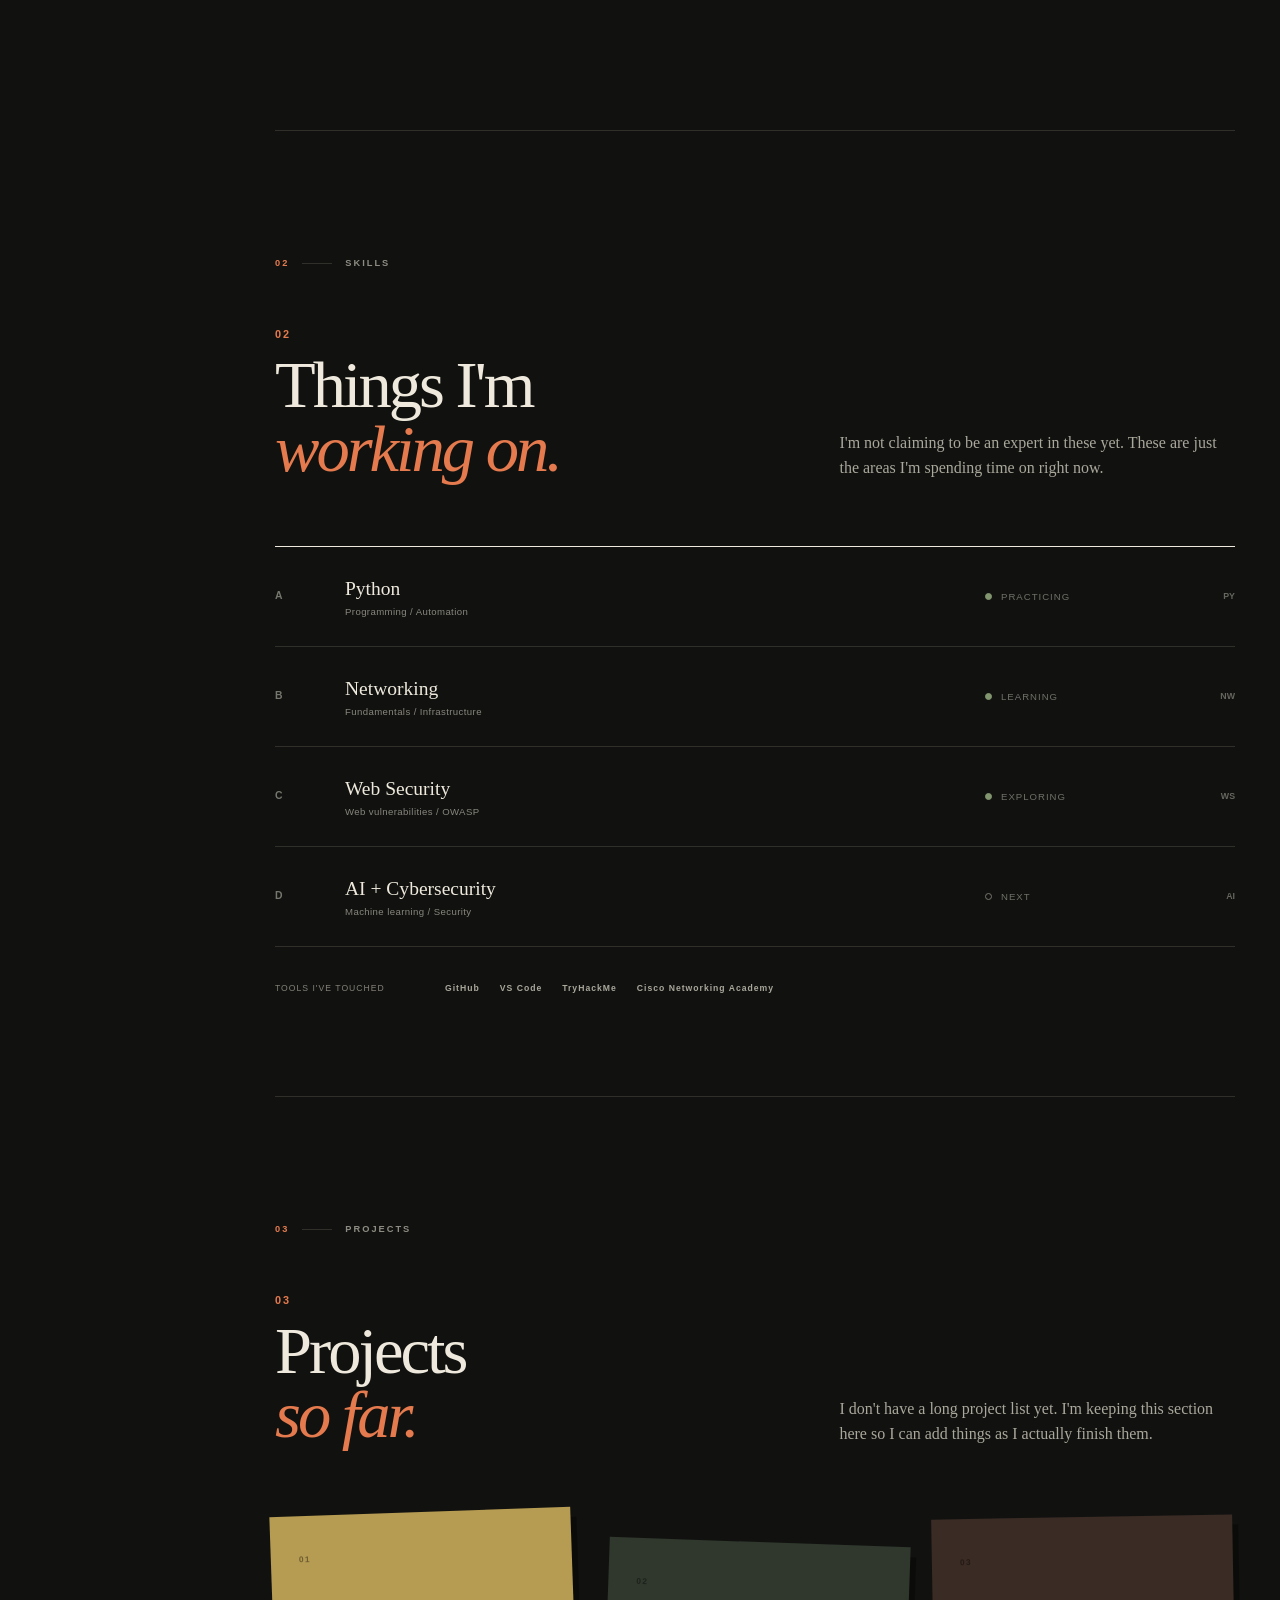
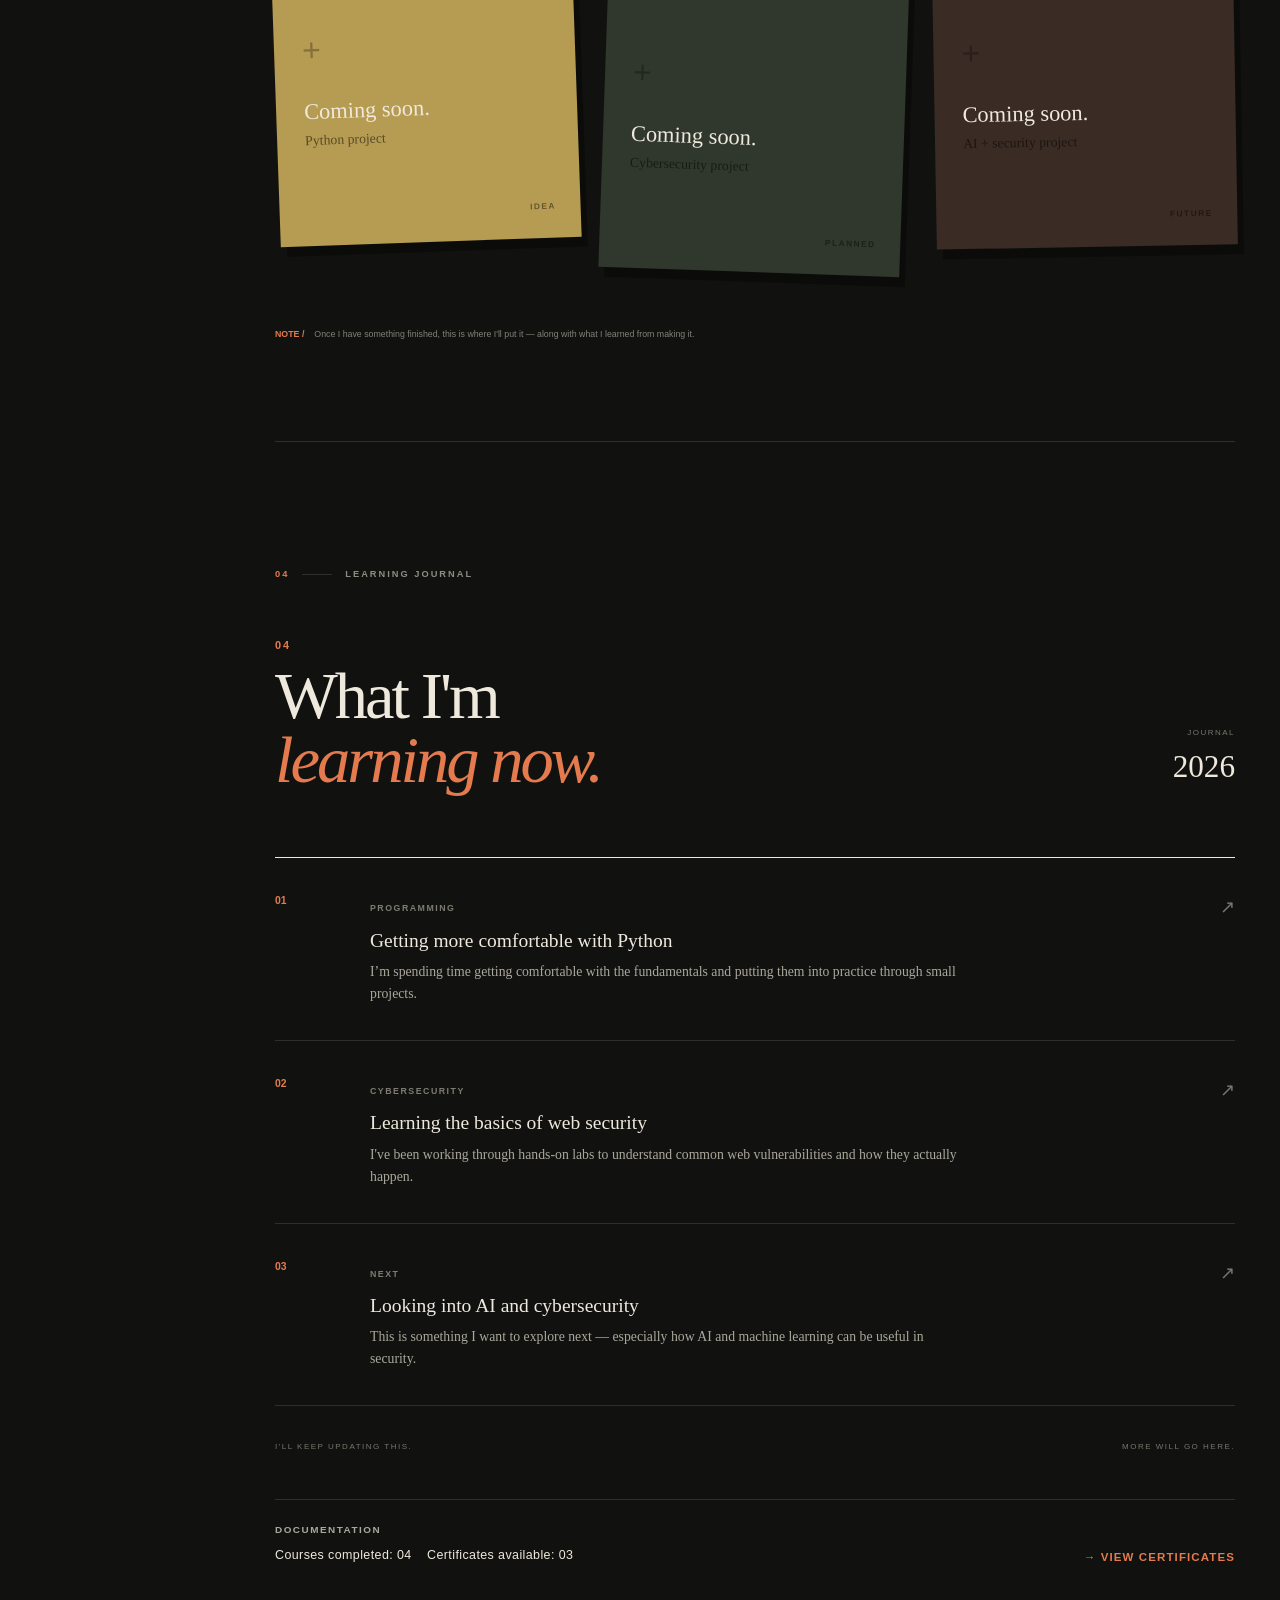
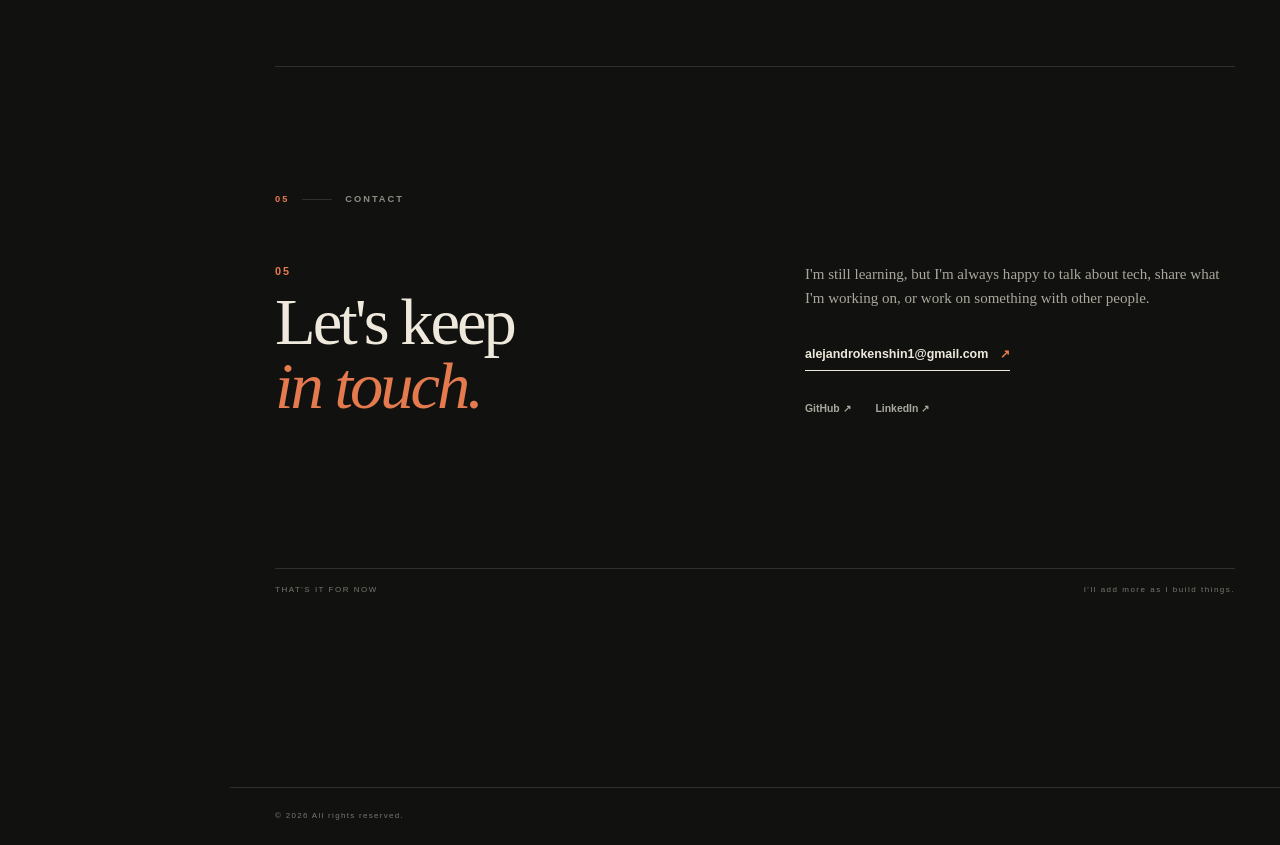
==== commit 16fb5e7c: "Update index.html" ====
--- a/index.html
+++ b/index.html
@@ -1,5 +1,5 @@
 <!DOCTYPE html>
-<html lang="en">
+<html lang="en"> 
 <head>
     <meta charset="UTF-8">
     <meta name="viewport" content="width=device-width, initial-scale=1.0">
@@ -82,11 +82,11 @@
                 <div class="hero-copy">
                     <p class="tiny-label">HEY,</p>
 
-                    <h1>
+                    <h2>
                         I'm <em>Kenshin Jhemy A. Alejandro</em>.<br>
                         I'm learning how systems work,<br>
                         and how to make it safer.
-                    </h1>
+                    </h2>
 
                     <p class="hero-description">
                         I’m still learning and figuring things out, with a growing interest in cybersecurity. I like getting hands-on, building things, breaking things, and understanding how they actually work.
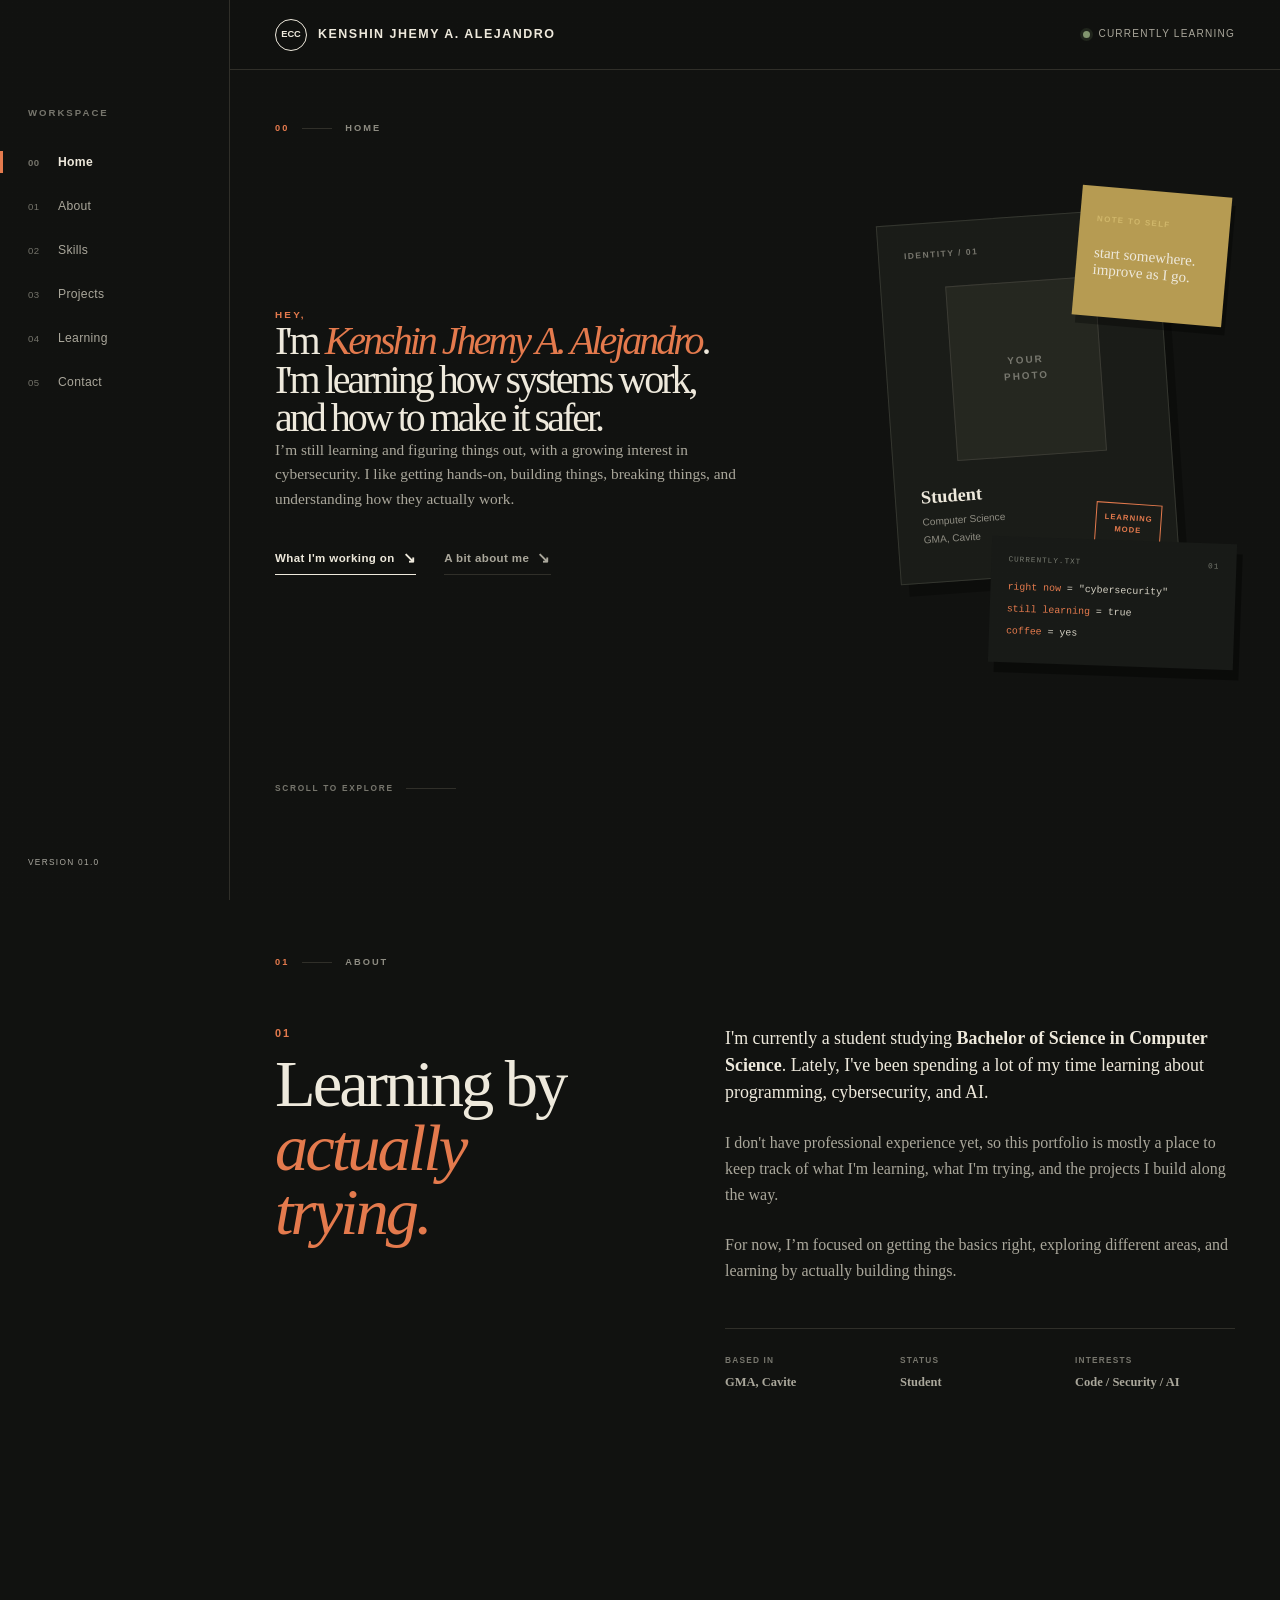
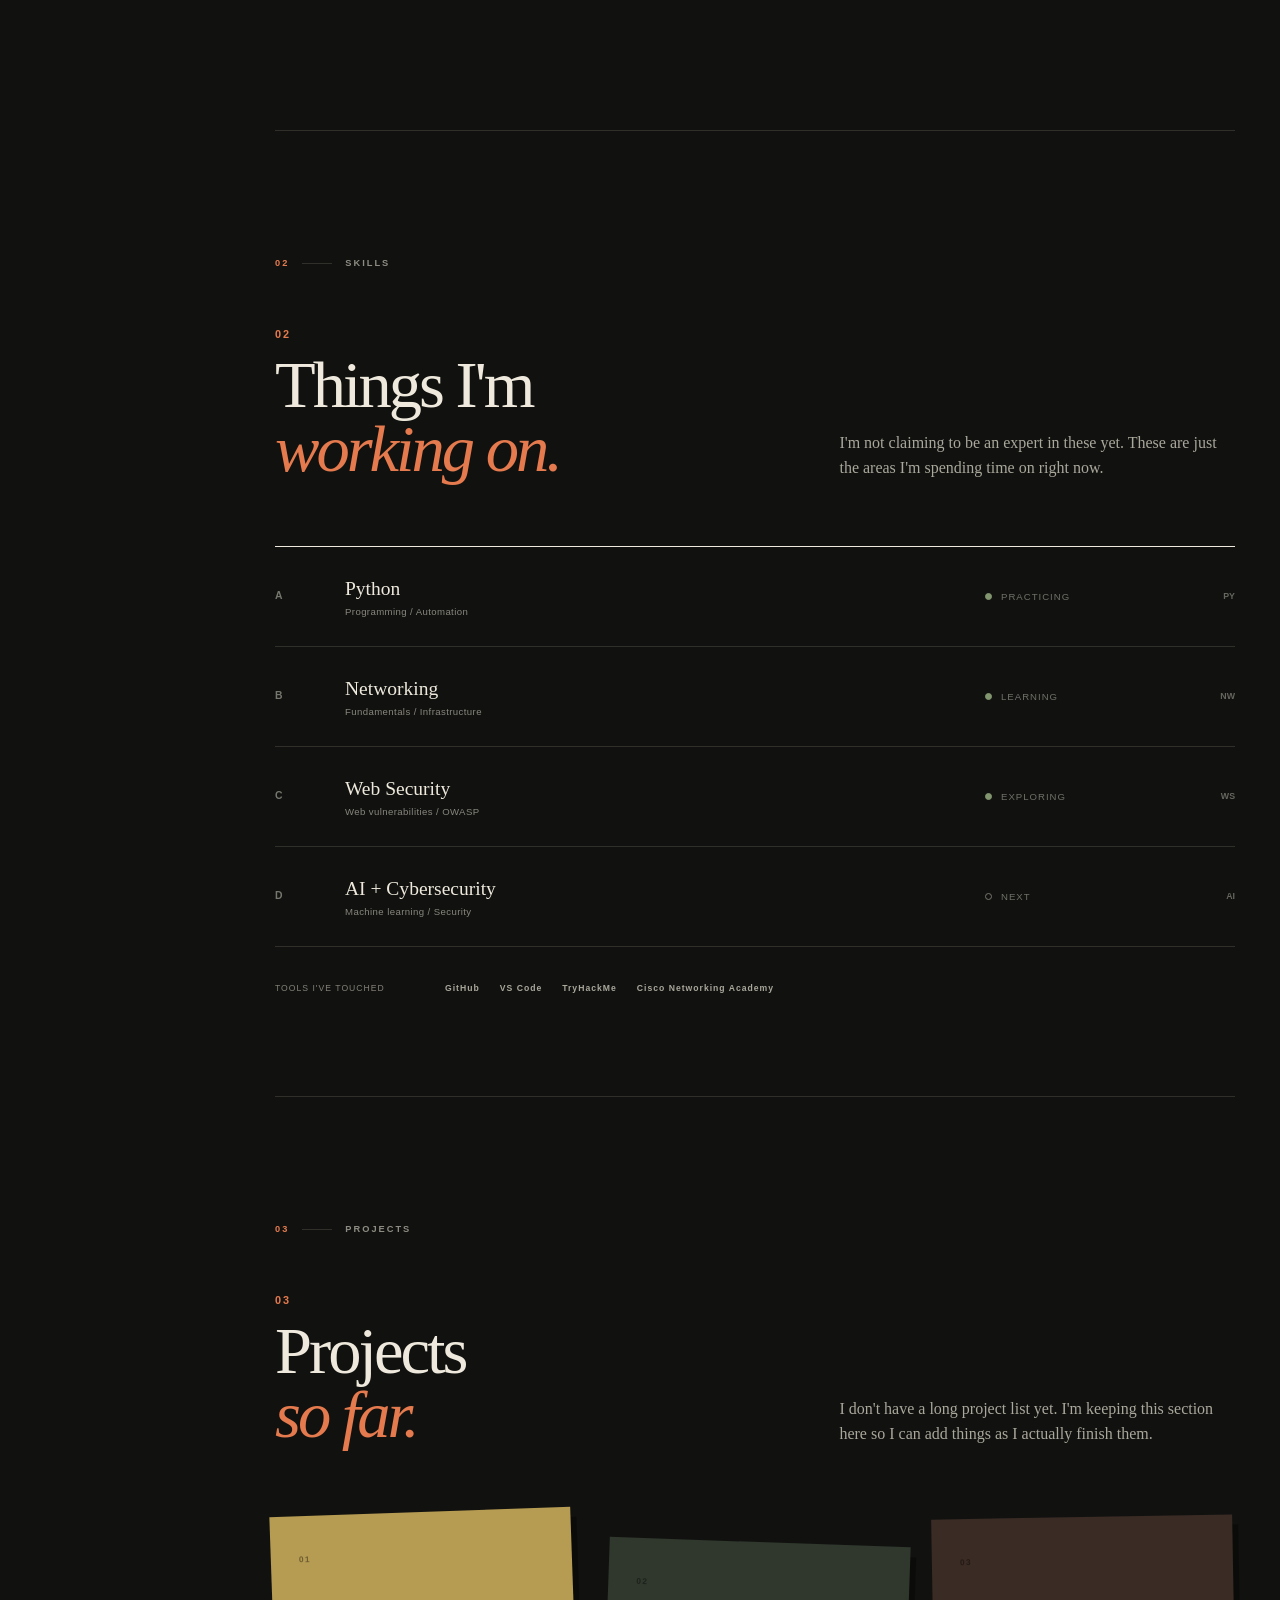
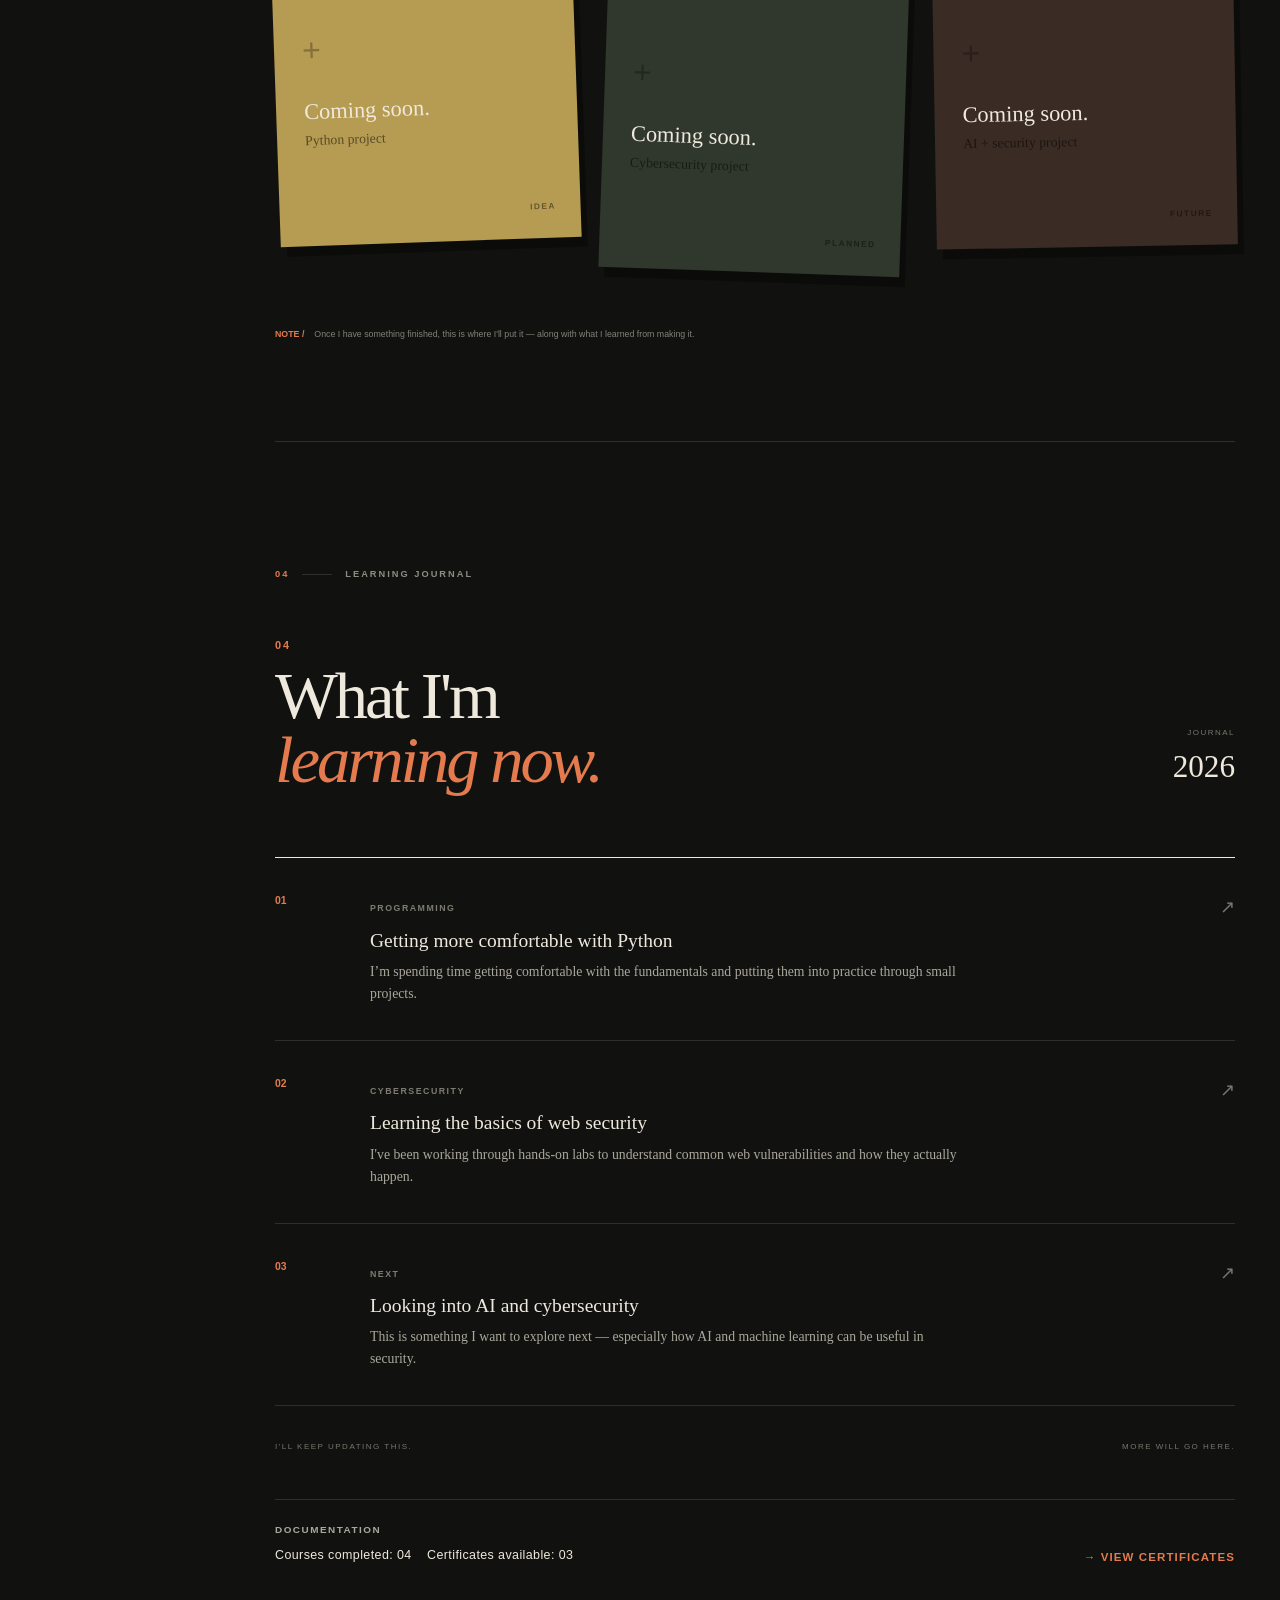
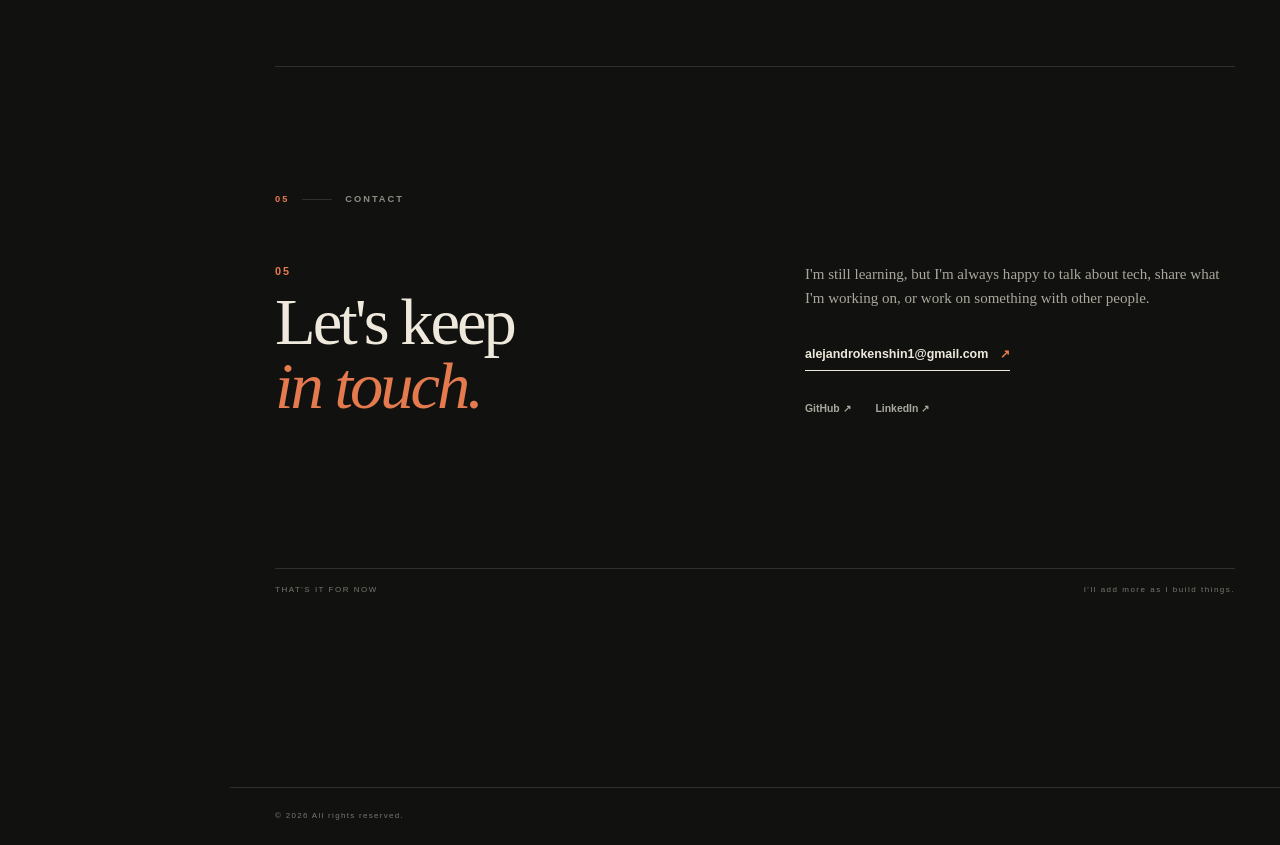
==== commit ef2d0845: "UI responsiveness" ====
--- a/index.html
+++ b/index.html
@@ -4,6 +4,12 @@
     <meta charset="UTF-8">
     <meta name="viewport" content="width=device-width, initial-scale=1.0">
     <meta name="description" content="Student Portfolio">
+<html lang="en">
+<head>
+    <meta charset="UTF-8">
+    <meta name="viewport" content="width=device-width, initial-scale=1.0">
+    <meta name="description" content="Student portfolio">
+
     <title>~/workspace</title>
     <link rel="stylesheet" href="style.css">
 </head>
@@ -82,7 +88,7 @@
                 <div class="hero-copy">
                     <p class="tiny-label">HEY,</p>
 
-                    <h2>
+                    <h2 class="medium-heading">
                         I'm <em>Kenshin Jhemy A. Alejandro</em>.<br>
                         I'm learning how systems work,<br>
                         and how to make it safer.
--- a/style.css
+++ b/style.css
@@ -10,7 +10,7 @@
     --green: #81956e;
     --white: #1b1d19;
     --sidebar: 230px;
-    --content: 1180px;
+    --content: min(1350px, 90vw);
 }
 
 .certificates-page {
@@ -269,8 +269,10 @@
     margin-left: var(--sidebar);
 }
 
+
 .workspace-section {
-    width: min(var(--content), calc(100% - 90px));
+    width: var(--content);
+    max-width: calc(100% - 90px);
     min-height: 100vh;
     margin: 0 auto;
     padding: 125px 0 100px;
@@ -1300,6 +1302,10 @@
     }
 }
 
+/* h2 font-size of my name */
+.medium-heading {
+    font-size: 2.5rem;
+}
 
 /* =====================================================
    CURSOR HIGHLIGHT
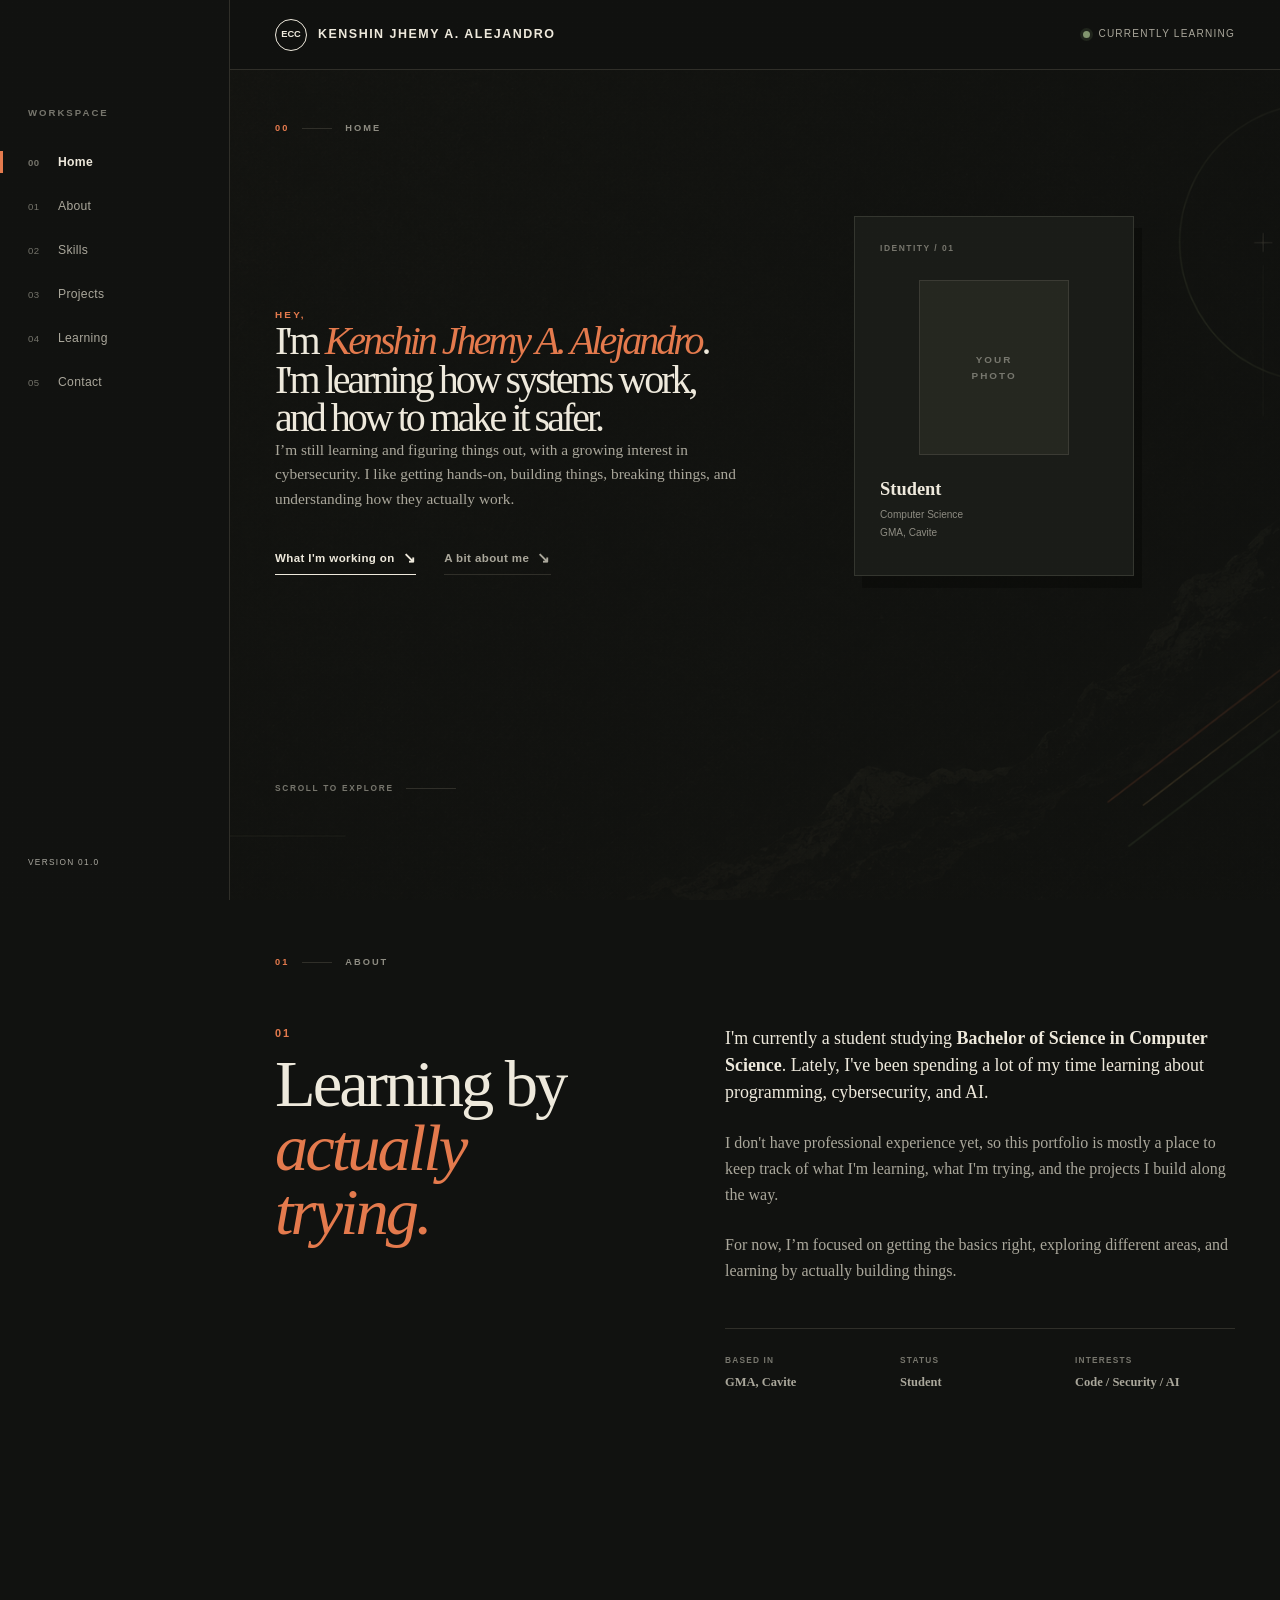
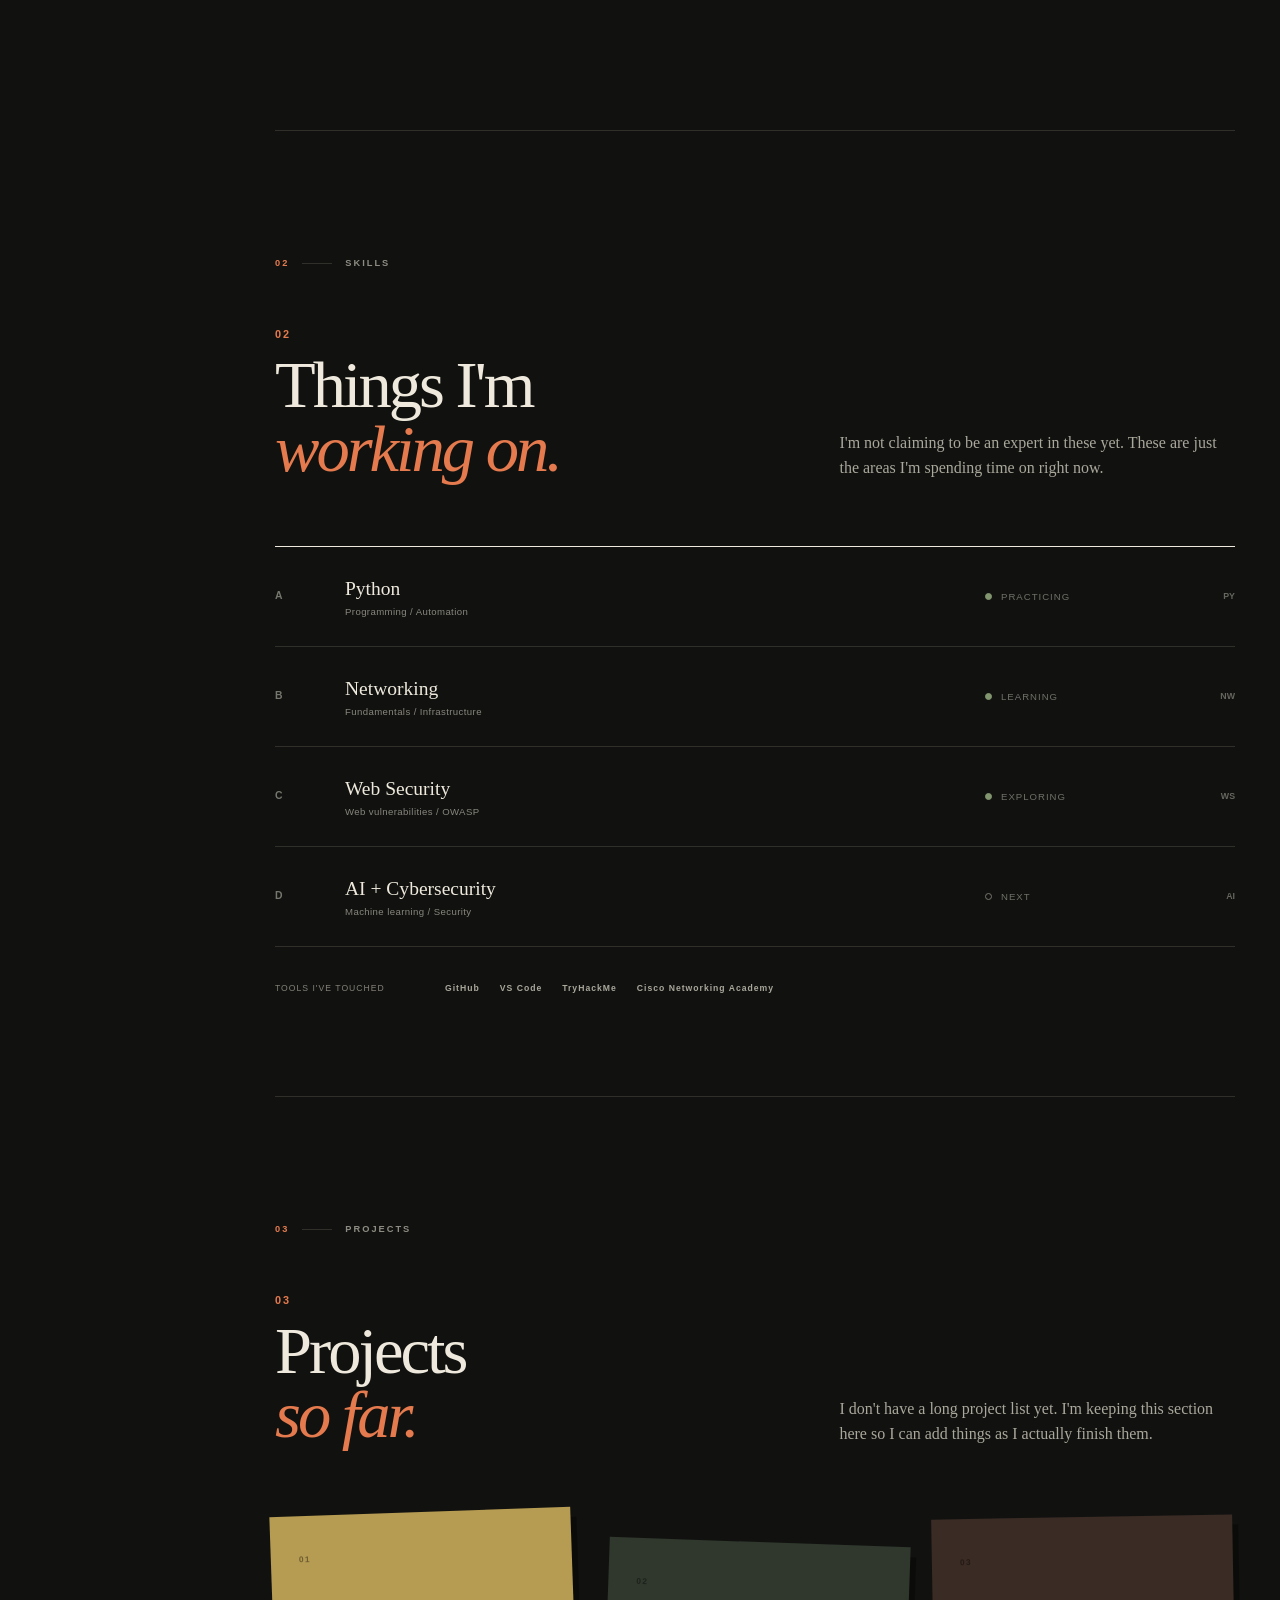
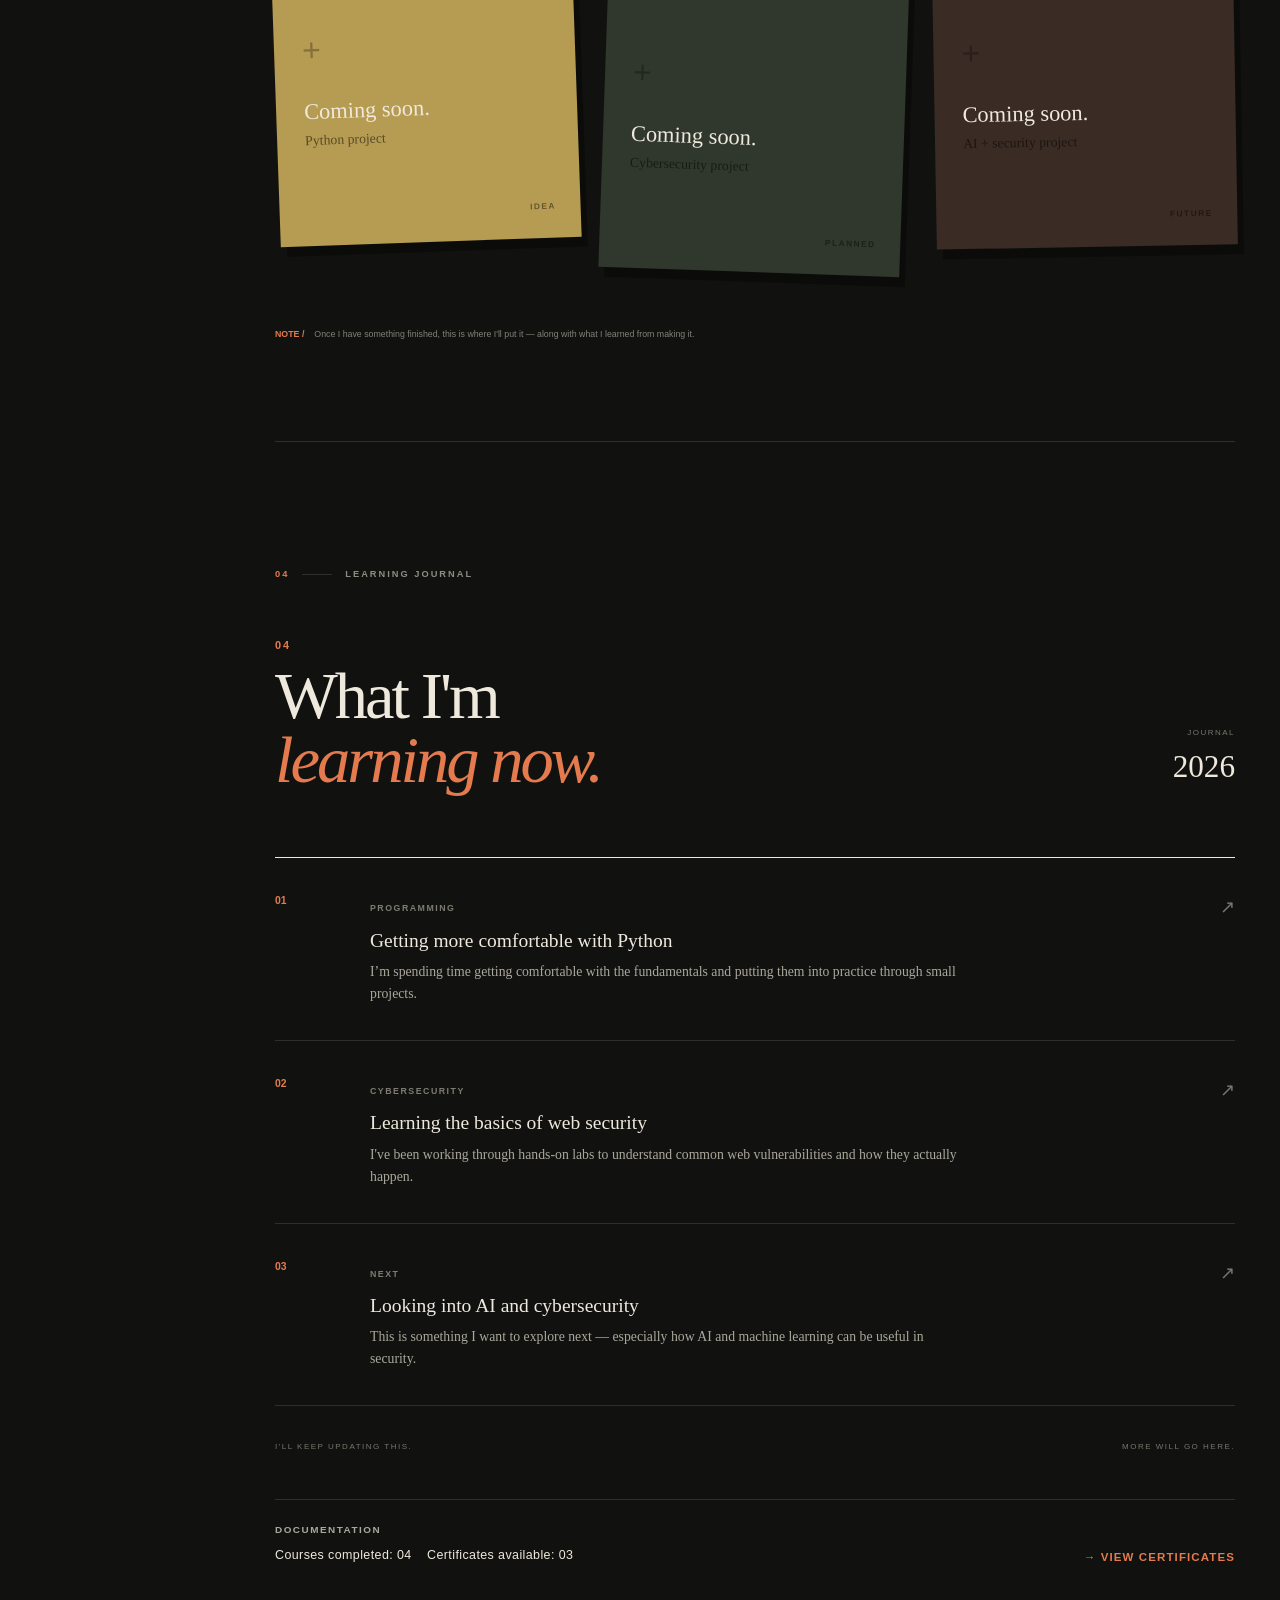
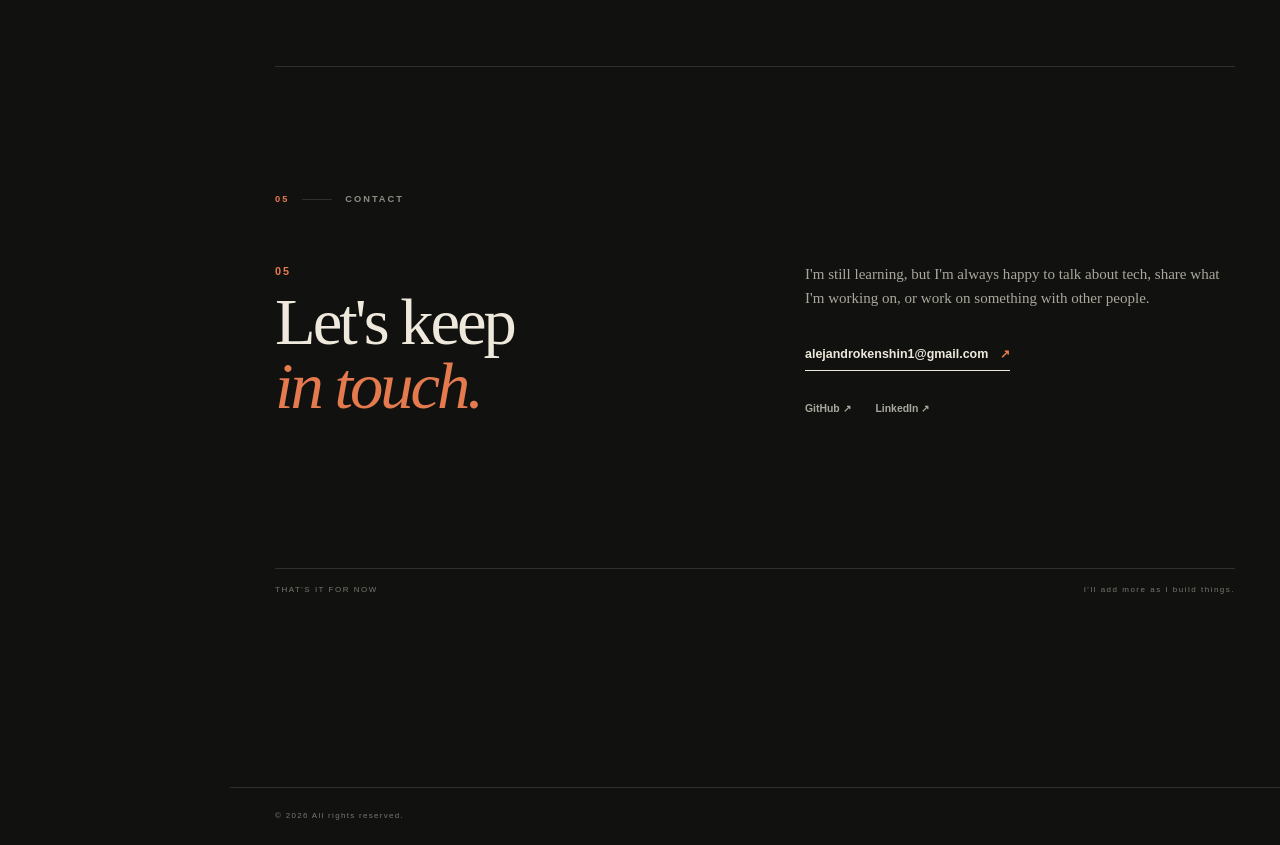
==== commit 09d273a3: "Update files" ====
--- a/index.html
+++ b/index.html
@@ -114,14 +114,18 @@
                             <span>Computer Science</span>
                             <span>GMA, Cavite</span>
                         </div>
-                        <div class="stamp">LEARNING<br>MODE</div>
-                    </div>
-
-                    <div class="sticky-note">
+                        <!-- <div class="stamp">LEARNING<br>MODE</div> -->
+                    </div>
+
+                    <!--<div class="sticky-note">
                         <span>note to self</span>
-                        <p>start somewhere.<br>improve as I go.</p>
-                    </div>
-
+                        <p>Start where I am,
+                           walk through the unknown,
+                           learn as I go,
+                           and grow with every step.
+                    </div> -->
+                    
+                    <!--
                     <div class="mini-terminal">
                         <div class="terminal-head">
                             <span>CURRENTLY.TXT</span>
@@ -129,8 +133,8 @@
                         </div>
                         <p><b>right now</b> = "cybersecurity"</p>
                         <p><b>still learning</b> = true</p>
-                        <p><b>coffee</b> = yes</p>
-                    </div>
+                        <p><b>coffee</b> = yes</p> 
+                    </div> -->
                 </div>
             </div>
 
--- a/style.css
+++ b/style.css
@@ -80,9 +80,30 @@
     scroll-behavior: smooth;
     scroll-padding-top: 30px;
 }
-
+/*
 body {
     background: var(--paper);
+    color: var(--ink);
+    font-family: Georgia, "Times New Roman", serif;
+    line-height: 1.6;
+    overflow-x: hidden;
+} */
+
+body {
+    background-color: var(--paper);
+
+    background-image:
+        linear-gradient(
+            rgba(17, 18, 16, 0.82),
+            rgba(17, 18, 16, 0.82)
+        ),
+        url("images/background-image.png");
+
+    background-size: cover;
+    background-position: center;
+    background-attachment: fixed;
+    background-repeat: no-repeat;
+
     color: var(--ink);
     font-family: Georgia, "Times New Roman", serif;
     line-height: 1.6;
@@ -424,8 +445,8 @@
 
 .identity-card {
     top: 25px;
-    left: 8%;
-    transform: rotate(-4deg);
+    left: -1%;
+    transform: rotate(0deg);
 }
 
 .paper-label {
@@ -456,6 +477,7 @@
 .identity-info {
     display: grid;
     gap: 2px;
+
 }
 
 .identity-info strong {
@@ -468,7 +490,7 @@
     font-size: 0.63rem;
 }
 
-.stamp {
+/* .stamp {
     position: absolute;
     right: 15px;
     bottom: 22px;
@@ -480,24 +502,25 @@
     font-weight: 900;
     letter-spacing: 1px;
     text-align: center;
-    transform: rotate(8deg);
-}
-
+    transform: rotate(0deg);
+} */
+
+/*
 .sticky-note {
     position: absolute;
-    top: 0;
-    right: 2%;
-    width: 150px;
-    height: 130px;
+    top: 25px;
+    right: 0%;
+    width: 200px;
+    height: 245px;
     padding: 17px;
-    background: var(--yellow);
+    background-color: #03163c;
     box-shadow: 4px 8px 0 rgba(0,0,0,0.32);
-    transform: rotate(5deg);
+    transform: rotate(0deg);
 }
 
 .sticky-note span {
     font-family: Arial, Helvetica, sans-serif;
-    color: #d0b76b;
+    color: #e47a4d;
     font-size: 0.5rem;
     font-weight: 800;
     letter-spacing: 1.3px;
@@ -505,24 +528,26 @@
 }
 
 .sticky-note p {
-    margin-top: 15px;
+    margin-top: 20px;
     font-size: 0.94rem;
     line-height: 1.15;
 }
+
 
 .mini-terminal {
     position: absolute;
     right: 0;
-    bottom: 25px;
-    width: 245px;
+    bottom: 114px;
+    width: 200px;
+    height: 105px;
     padding: 17px;
     background: #181a17;
     color: #d4d0c3;
     box-shadow: 6px 10px 0 rgba(0,0,0,0.38);
-    transform: rotate(2deg);
+    transform: translateX(0px) rotate(0deg);
     font-family: "Courier New", monospace;
     font-size: 0.62rem;
-}
+} 
 
 .terminal-head {
     display: flex;
@@ -541,6 +566,7 @@
     color: #e47a4d;
     font-weight: 400;
 }
+*/
 
 .scroll-hint {
     position: absolute;
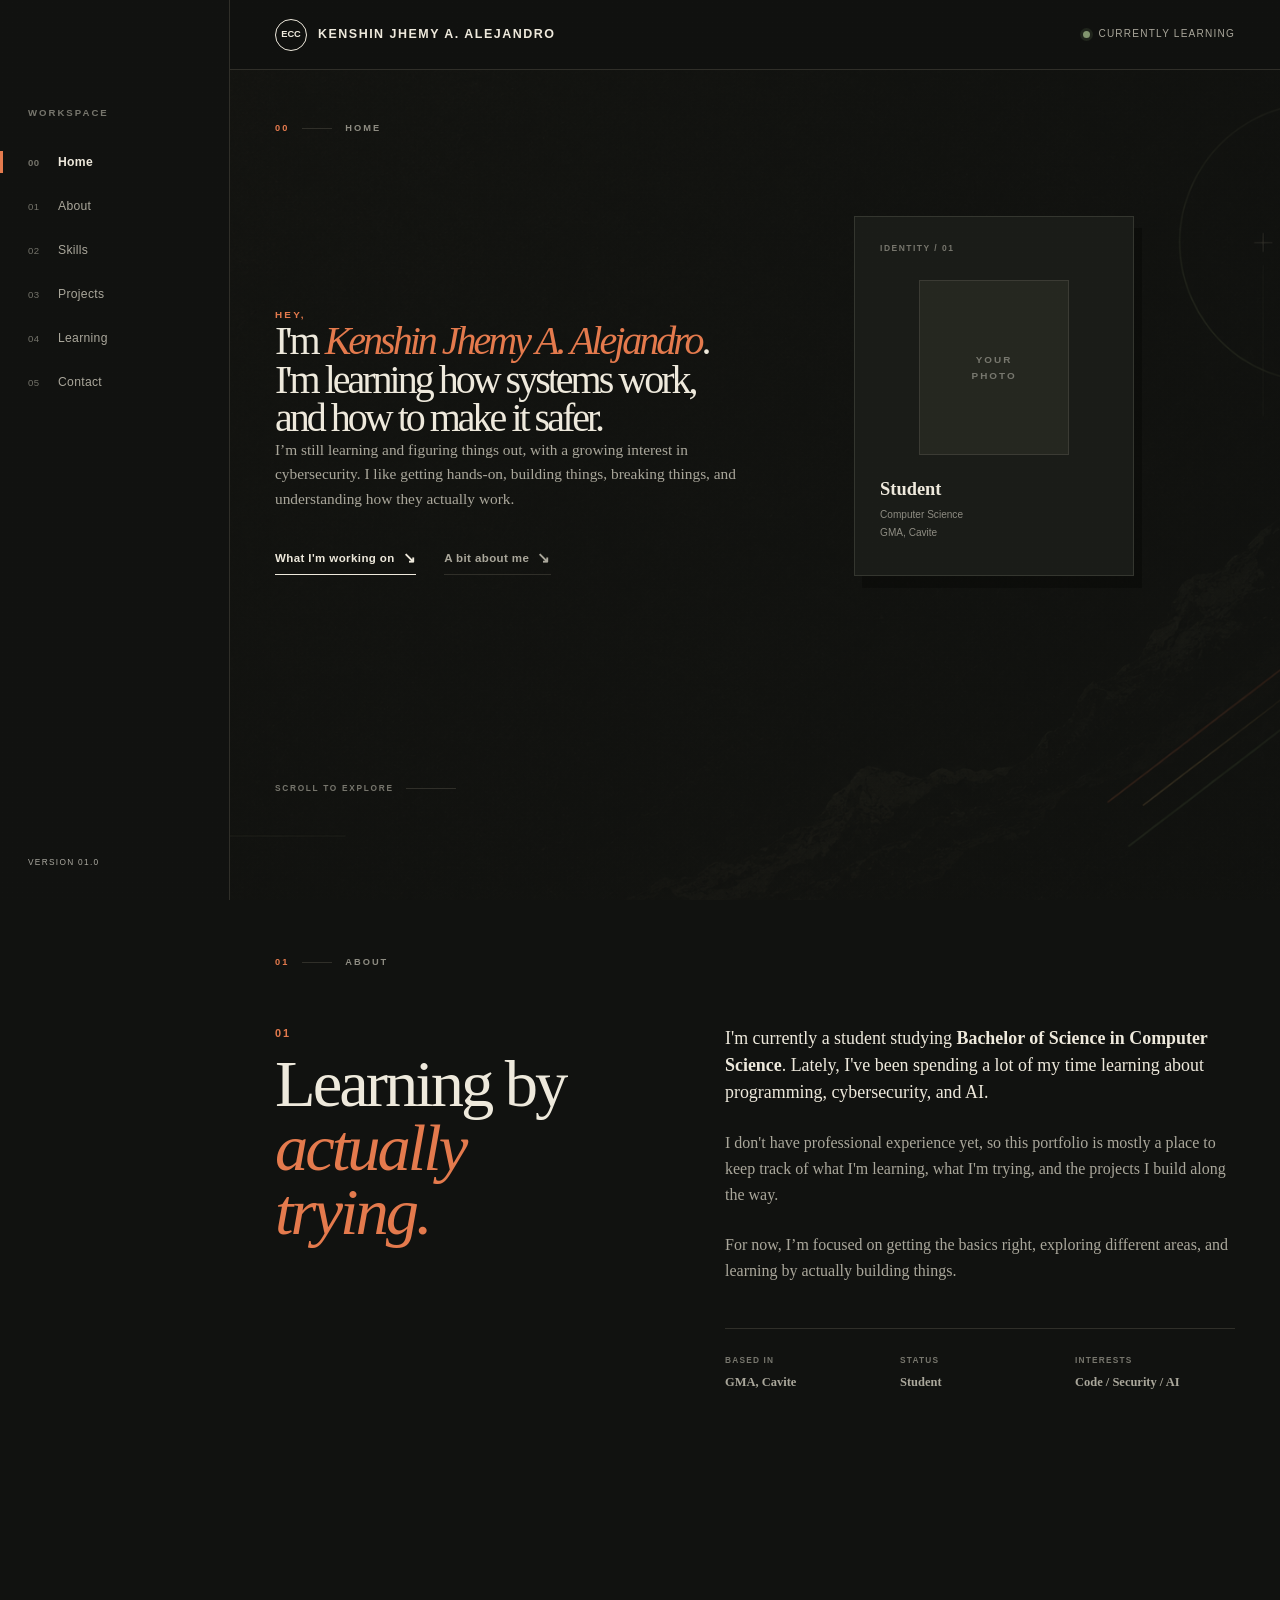
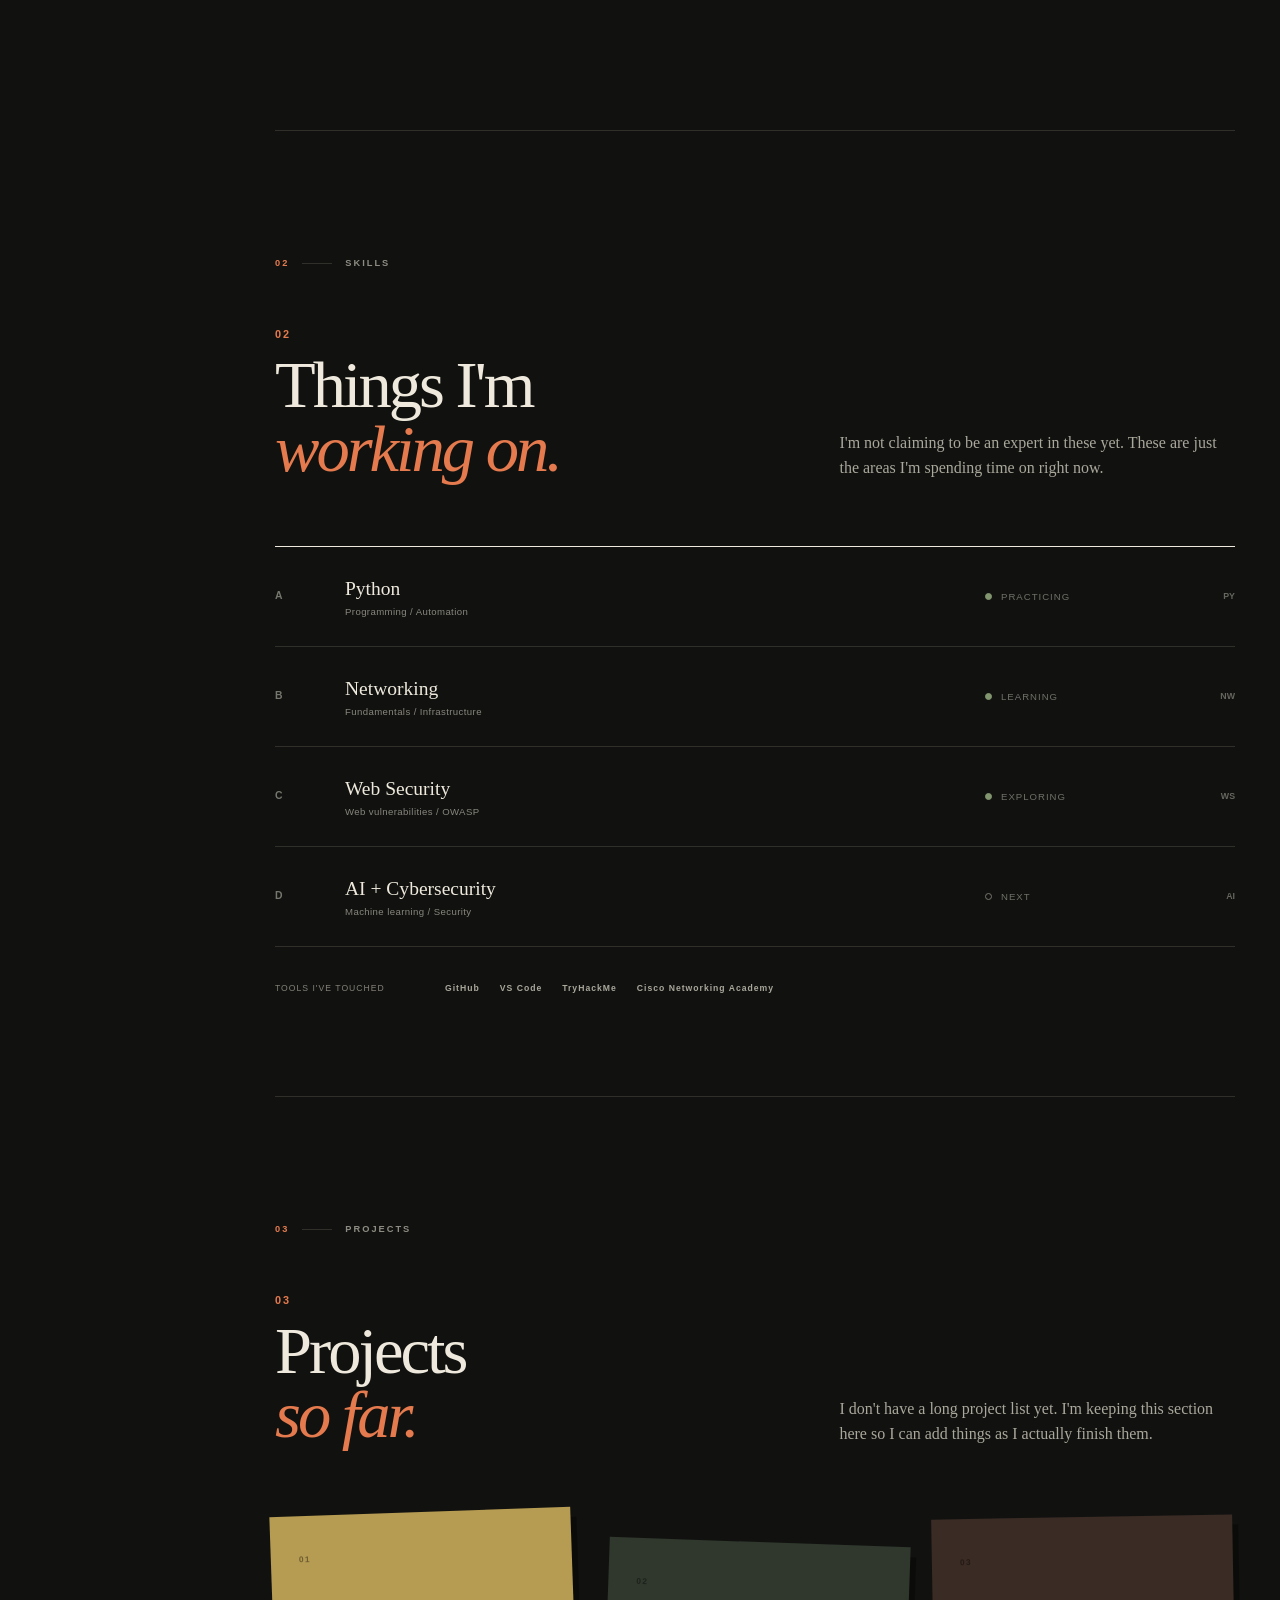
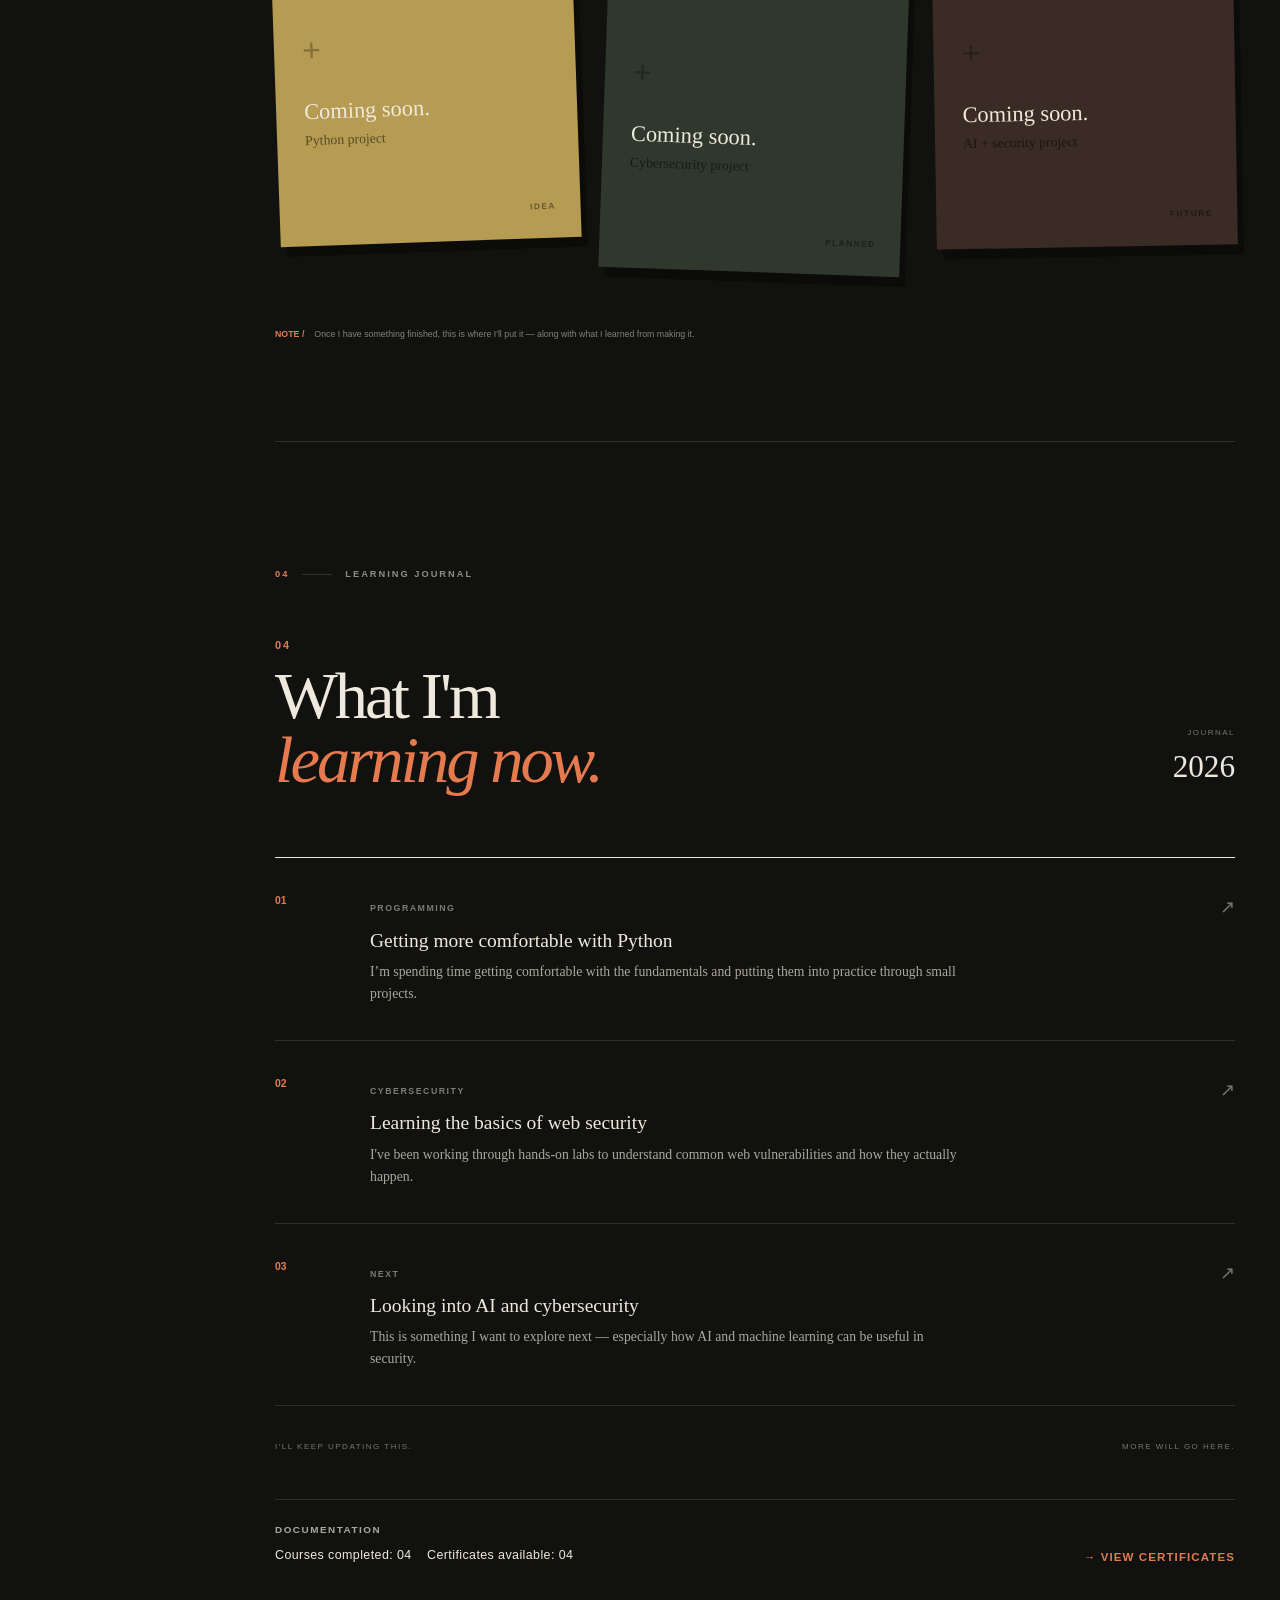
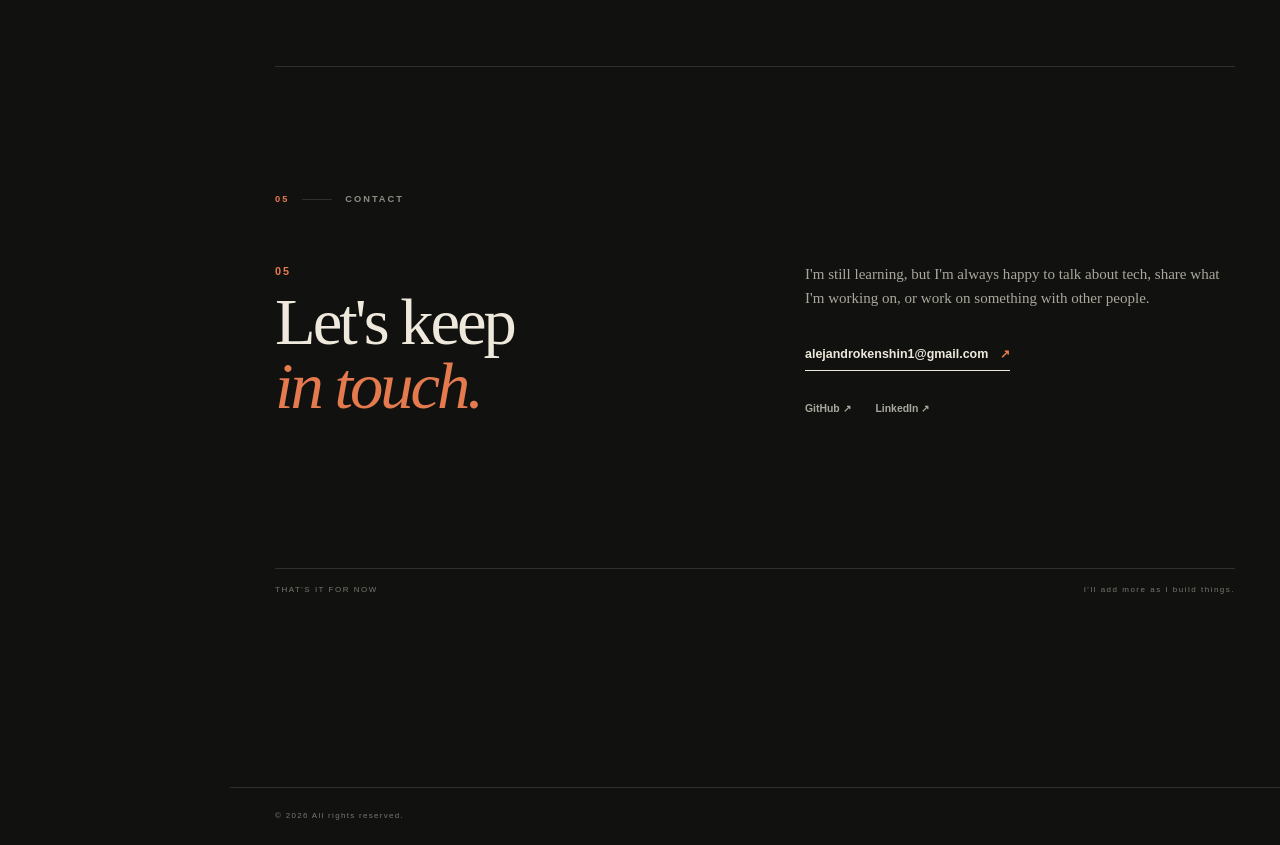
==== commit 50d09a89: "added modified files" ====
--- a/index.html
+++ b/index.html
@@ -28,7 +28,7 @@
             <span>currently learning</span>
         </div>
 
-        <button class="menu-btn" aria-label="Open navigation" aria-expanded="false">
+        <button type="button" class="menu-btn" aria-label="Open navigation" aria-expanded="false">
             <span></span><span></span>
         </button>
     </header>
@@ -385,7 +385,7 @@
             <div class="learning-certificates">
                 <div>
                     <span class="certificate-label">DOCUMENTATION</span>
-                    <p class="certificate-count">Courses completed: 04 &nbsp;&nbsp; Certificates available: 03</p>
+                    <p class="certificate-count">Courses completed: 04 &nbsp;&nbsp; Certificates available: 04</p>
                 </div>
                 <a href="certificates.html" class="certificates-link">→ VIEW CERTIFICATES</a>
             </div>
--- a/style.css
+++ b/style.css
@@ -1454,3 +1454,27 @@
     padding-top: 82px;
     margin-top: 0;
 }
+
+
+/* MOBILE NAVIGATION INTERACTION FIX */
+@media (max-width: 800px) {
+    .topbar {
+        z-index: 2000;
+    }
+
+    .menu-btn {
+        position: relative;
+        z-index: 2001;
+        pointer-events: auto;
+        touch-action: manipulation;
+        -webkit-tap-highlight-color: transparent;
+    }
+
+    .mobile-menu {
+        z-index: 1500;
+    }
+
+    .workspace-section {
+        scroll-margin-top: 90px;
+    }
+}
